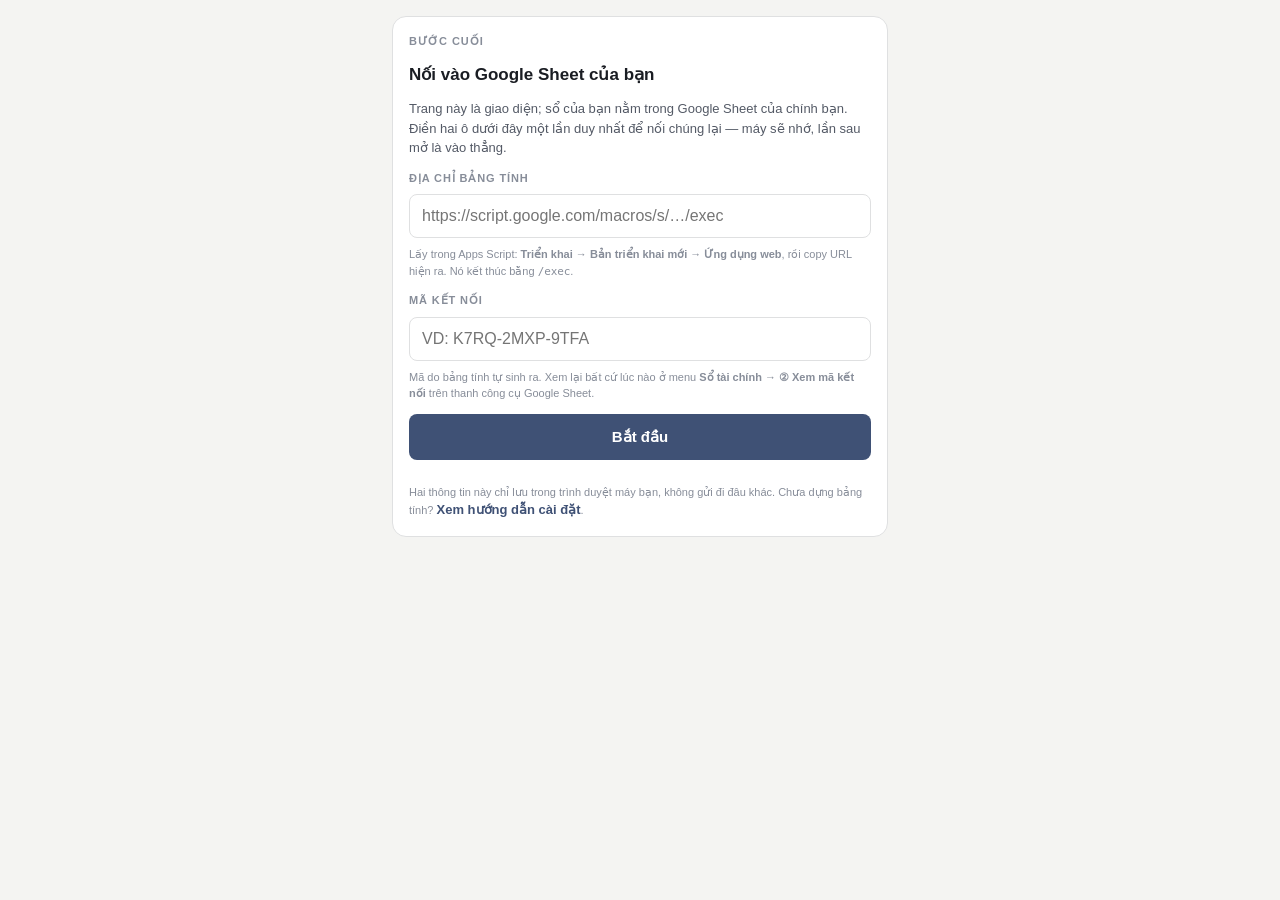
==== sheet-lite/index.html @ da8b1f62 "v3.5: nhap giao dich tu anh chup man hinh + doc duoc "1tr25" Ra soat truoc: khong co hanh dong nao k" ====
<!doctype html>
<html lang="vi">
<head>
<meta charset="utf-8">
<meta name="viewport" content="width=device-width, initial-scale=1, viewport-fit=cover">
<title>Sổ tài chính</title>
<meta name="description" content="Sổ tài chính cá nhân chạy trên Google Sheets — ghi chi tiêu, đặt ngân sách theo kỳ, theo dõi mục tiêu và dự báo dòng tiền.">
<meta name="theme-color" content="#f4f4f2" media="(prefers-color-scheme: light)">
<meta name="theme-color" content="#14161a" media="(prefers-color-scheme: dark)">
<meta name="apple-mobile-web-app-capable" content="yes">
<meta name="apple-mobile-web-app-title" content="Sổ tài chính">
<meta name="apple-mobile-web-app-status-bar-style" content="default">
<link rel="manifest" href="assets/manifest.webmanifest">
<link rel="icon" href="assets/icon-192.png" sizes="192x192">
<link rel="apple-touch-icon" href="assets/apple-touch-icon.png">
<link rel="stylesheet" href="assets/app.css">
</head>
<body>

<!-- Shown until a Web App URL + token are saved in this browser. -->
<div id="onboarding" class="hidden">
  <main>
    <section class="card">
      <span class="eyebrow">Bước cuối</span>
      <h1>Nối vào Google Sheet của bạn</h1>
      <p class="small muted">
        Trang này là giao diện; sổ của bạn nằm trong Google Sheet của chính bạn.
        Điền hai ô dưới đây một lần duy nhất để nối chúng lại — máy sẽ nhớ, lần sau
        mở là vào thẳng.
      </p>
      <form id="connection-form">
        <label class="field">
          <span class="field-label">Địa chỉ bảng tính</span>
          <input type="text" name="url" placeholder="https://script.google.com/macros/s/…/exec" required>
          <span class="tiny faint">Lấy trong Apps Script: <b>Triển khai → Bản triển khai mới → Ứng dụng web</b>, rồi copy URL hiện ra. Nó kết thúc bằng <span class="num">/exec</span>.</span>
        </label>
        <label class="field">
          <span class="field-label">Mã kết nối</span>
          <input type="password" name="token" autocomplete="current-password" placeholder="VD: K7RQ-2MXP-9TFA" required>
          <span class="tiny faint">Mã do bảng tính tự sinh ra. Xem lại bất cứ lúc nào ở menu <b>Sổ tài chính → ② Xem mã kết nối</b> trên thanh công cụ Google Sheet.</span>
        </label>
        <button type="submit">Bắt đầu</button>
        <div id="connection-message"></div>
      </form>
      <p class="tiny faint">
        Hai thông tin này chỉ lưu trong trình duyệt máy bạn, không gửi đi đâu khác.
        Chưa dựng bảng tính?
        <a class="link" href="https://github.com/aodtsix-cmd/quan-ly-tai-chinh/blob/main/sheet-lite/README.md" target="_blank" rel="noopener">Xem hướng dẫn cài đặt</a>.
      </p>
    </section>
  </main>
</div>

<div id="app-shell" class="hidden">

  <header class="topbar">
    <div class="topbar-inner">
      <span class="wordmark">Sổ<span>·</span>tài chính</span>
      <span class="topbar-spacer"></span>
      <span id="period-chip" class="tiny muted num"></span>
      <button type="button" class="icon-btn" id="theme-toggle" aria-label="Đổi giao diện sáng/tối">◐</button>
    </div>
  </header>

  <main>
    <section id="view-home" class="view" aria-label="Trang chủ"></section>

    <!-- The add form is static markup, not re-rendered: retyping an amount
         because a background refresh wiped the field is exactly the kind of
         friction this app is supposed to remove. Only its <select> options
         get refreshed. -->
    <section id="view-add" class="view hidden" aria-label="Nhập giao dịch">
      <section class="card">
        <h1>Ghi một giao dịch</h1>
        <form id="tx-form">
          <div class="segmented">
            <input type="radio" id="dir-out" name="direction" value="out" checked>
            <label for="dir-out">Chi tiền</label>
            <input type="radio" id="dir-in" name="direction" value="in">
            <label for="dir-in">Thu tiền</label>
            <input type="radio" id="dir-transfer" name="direction" value="transfer">
            <label for="dir-transfer">Chuyển khoản</label>
          </div>

          <label class="field">
            <span class="field-label" id="tx-account-label">Tài khoản</span>
            <select id="tx-account"></select>
          </label>

          <label class="field hidden" id="tx-to-wrap">
            <span class="field-label">Đến tài khoản</span>
            <select id="tx-to-account"></select>
          </label>

          <label class="field" id="tx-category-wrap">
            <span class="field-label">Danh mục</span>
            <select id="tx-category"></select>
          </label>

          <label class="field">
            <span class="field-label">Số tiền</span>
            <input type="text" inputmode="numeric" id="tx-amount" class="amount-input" placeholder="500k, 1tr, 2tr5…" autocomplete="off">
          </label>
          <p class="amount-hint" id="tx-amount-hint"></p>

          <label class="field">
            <span class="field-label">Mô tả</span>
            <input type="text" id="tx-description" placeholder="VD: Ăn trưa Highlands" autocomplete="off">
          </label>

          <label class="field">
            <span class="field-label">Ngày</span>
            <input type="date" id="tx-date">
          </label>

          <button type="submit" id="tx-save">Lưu giao dịch</button>
          <div id="add-message"></div>
        </form>
      </section>

      <section class="card">
        <div class="card-head">
          <h2>Nhập từ ảnh chụp màn hình</h2>
        </div>
        <p class="tiny muted">Chụp màn hình biên lai MoMo / ngân hàng, chọn ảnh ở đây.
          Máy đọc ra số tiền và lời nhắn, bạn xem lại rồi mới lưu — không có gì được ghi tự động.</p>
        <label class="field">
          <span class="field-label">Chọn ảnh</span>
          <input type="file" id="import-file" accept="image/*">
        </label>
        <div id="import-result"></div>
      </section>

      <section class="card">
        <div class="card-head">
          <h2>Vừa ghi gần đây</h2>
          <button type="button" class="link" data-goto="list">Xem tất cả</button>
        </div>
        <div class="rows" id="add-recent"></div>
      </section>
    </section>

    <section id="view-list" class="view hidden" aria-label="Sổ giao dịch"></section>
    <section id="view-plan" class="view hidden" aria-label="Kế hoạch"></section>
    <section id="view-settings" class="view hidden" aria-label="Cài đặt"></section>
  </main>

  <nav class="tabbar" aria-label="Điều hướng chính">
    <div class="tabbar-inner" role="tablist">
      <button type="button" class="tab" role="tab" data-tab="home" aria-selected="true">
        <svg viewBox="0 0 24 24" aria-hidden="true"><path d="M3 10.5 12 3l9 7.5"/><path d="M5.5 9.5V20h13V9.5"/></svg>
        Nhà
      </button>
      <button type="button" class="tab" role="tab" data-tab="add" aria-selected="false">
        <svg viewBox="0 0 24 24" aria-hidden="true"><circle cx="12" cy="12" r="9"/><path d="M12 8.5v7M8.5 12h7"/></svg>
        Nhập
      </button>
      <button type="button" class="tab" role="tab" data-tab="list" aria-selected="false">
        <svg viewBox="0 0 24 24" aria-hidden="true"><path d="M4 7h16M4 12h16M4 17h10"/></svg>
        Sổ
      </button>
      <button type="button" class="tab" role="tab" data-tab="plan" aria-selected="false">
        <svg viewBox="0 0 24 24" aria-hidden="true"><path d="M4 19V5M4 19h16"/><path d="M7.5 15 11 10.5l3 3L20 7"/></svg>
        Kế hoạch
      </button>
      <button type="button" class="tab" role="tab" data-tab="settings" aria-selected="false">
        <svg viewBox="0 0 24 24" aria-hidden="true"><path d="M4 8h8M16 8h4M4 16h4M12 16h8"/><circle cx="14" cy="8" r="2"/><circle cx="10" cy="16" r="2"/></svg>
        Cài đặt
      </button>
    </div>
  </nav>

  <dialog id="tx-dialog">
    <div id="tx-dialog-body"></div>
  </dialog>
</div>

<script src="assets/core.js"></script>
<script src="assets/views.js"></script>
<script src="assets/app.js"></script>
</body>
</html>
---- sheet-lite/assets/app.css ----
/* =========================================================================
   So tai chinh - design system
   -------------------------------------------------------------------------
   One column, phone first. The brand colour deliberately RECEDES (a muted
   slate-indigo) so the semantic money colours - brick for chi, pine for thu,
   steel for chuyen khoan - are the loudest thing on screen. Every figure is
   set in a tabular monospace so columns of dong line up everywhere; prose
   stays in the system UI face, which also gives full Vietnamese diacritic
   coverage with no webfont to download.
   ========================================================================= */

:root {
  --font-ui: -apple-system, BlinkMacSystemFont, "Segoe UI", Roboto, "Helvetica Neue", sans-serif;
  --font-num: ui-monospace, "SF Mono", SFMono-Regular, "JetBrains Mono", Menlo, Consolas, monospace;

  --step--2: 0.6875rem;
  --step--1: 0.8125rem;
  --step-0: 0.9375rem;
  --step-1: 1.0625rem;
  --step-2: 1.375rem;
  --step-3: 1.875rem;
  --step-4: 2.5rem;

  --space-1: 0.25rem;
  --space-2: 0.5rem;
  --space-3: 0.75rem;
  --space-4: 1rem;
  --space-5: 1.5rem;
  --space-6: 2rem;

  --radius: 0.875rem;
  --radius-sm: 0.5rem;
  --radius-pill: 999px;

  /* Light ground: a faintly warm paper, not pure white, so dense numerals
     don't glare. Neutrals are pulled a touch toward the indigo brand. */
  --bg: #f4f4f2;
  --surface: #ffffff;
  --surface-sunk: #eceded;
  --ink: #1a1d23;
  --ink-soft: #545a66;
  --ink-faint: #878d99;
  --hairline: #dfe0e1;

  --brand: #3f5175;
  --brand-soft: #e8ebf2;
  --brand-ink: #2c3a55;

  --out: #b8453c;
  --out-soft: #fbeceb;
  --in: #2c7a5b;
  --in-soft: #e7f4ee;
  --transfer: #5f6b7f;
  --transfer-soft: #eceef2;
  --warn: #a9762a;
  --warn-soft: #fbf1e0;

  --shadow-bar: 0 -1px 0 var(--hairline);
  --shadow-pop: 0 8px 32px rgba(20, 22, 26, 0.16);

  color-scheme: light;
}

@media (prefers-color-scheme: dark) {
  :root {
    --bg: #14161a;
    --surface: #1d2026;
    --surface-sunk: #262a31;
    --ink: #e6e8ec;
    --ink-soft: #a2a9b6;
    --ink-faint: #737b8a;
    --hairline: #2e333b;

    --brand: #93a7cf;
    --brand-soft: #232a38;
    --brand-ink: #b8c6e4;

    --out: #e2776c;
    --out-soft: #33211f;
    --in: #63b891;
    --in-soft: #1a2a24;
    --transfer: #97a3b5;
    --transfer-soft: #262a31;
    --warn: #d5a45c;
    --warn-soft: #2e2519;

    --shadow-pop: 0 8px 32px rgba(0, 0, 0, 0.5);
    color-scheme: dark;
  }
}

/* The in-page toggle stamps data-theme on the root and must win over the
   media query in BOTH directions, so each theme is redefined explicitly. */
:root[data-theme="light"] {
  --bg: #f4f4f2; --surface: #ffffff; --surface-sunk: #eceded;
  --ink: #1a1d23; --ink-soft: #545a66; --ink-faint: #878d99; --hairline: #dfe0e1;
  --brand: #3f5175; --brand-soft: #e8ebf2; --brand-ink: #2c3a55;
  --out: #b8453c; --out-soft: #fbeceb; --in: #2c7a5b; --in-soft: #e7f4ee;
  --transfer: #5f6b7f; --transfer-soft: #eceef2; --warn: #a9762a; --warn-soft: #fbf1e0;
  --shadow-pop: 0 8px 32px rgba(20, 22, 26, 0.16);
  color-scheme: light;
}

:root[data-theme="dark"] {
  --bg: #14161a; --surface: #1d2026; --surface-sunk: #262a31;
  --ink: #e6e8ec; --ink-soft: #a2a9b6; --ink-faint: #737b8a; --hairline: #2e333b;
  --brand: #93a7cf; --brand-soft: #232a38; --brand-ink: #b8c6e4;
  --out: #e2776c; --out-soft: #33211f; --in: #63b891; --in-soft: #1a2a24;
  --transfer: #97a3b5; --transfer-soft: #262a31; --warn: #d5a45c; --warn-soft: #2e2519;
  --shadow-pop: 0 8px 32px rgba(0, 0, 0, 0.5);
  color-scheme: dark;
}

* { box-sizing: border-box; }

html { -webkit-text-size-adjust: 100%; }

body {
  margin: 0;
  font-family: var(--font-ui);
  font-size: var(--step-0);
  line-height: 1.5;
  background: var(--bg);
  color: var(--ink);
  -webkit-font-smoothing: antialiased;
}

:focus-visible {
  outline: 2px solid var(--brand);
  outline-offset: 2px;
  border-radius: var(--radius-sm);
}

@media (prefers-reduced-motion: reduce) {
  *, *::before, *::after {
    animation-duration: 0.001ms !important;
    transition-duration: 0.001ms !important;
  }
}

.hidden { display: none !important; }

/* ------------------------------------------------------------- typography */

h1, h2, h3 { margin: 0; font-weight: 650; text-wrap: balance; }
h1 { font-size: var(--step-1); }
h2 { font-size: var(--step-0); }
h3 { font-size: var(--step--1); }
p { margin: 0; }

.eyebrow {
  font-size: var(--step--2);
  text-transform: uppercase;
  letter-spacing: 0.09em;
  font-weight: 600;
  color: var(--ink-faint);
}

.muted { color: var(--ink-soft); }
.faint { color: var(--ink-faint); }
.small { font-size: var(--step--1); }
.tiny { font-size: var(--step--2); }

/* Every figure in the app goes through .num - that's the type idea. */
.num {
  font-family: var(--font-num);
  font-variant-numeric: tabular-nums;
  letter-spacing: -0.01em;
}

.amount-out { color: var(--out); }
.amount-in { color: var(--in); }
.amount-transfer { color: var(--transfer); }

/* ------------------------------------------------------------------ shell */

.topbar {
  position: sticky;
  top: 0;
  z-index: 20;
  background: color-mix(in srgb, var(--bg) 88%, transparent);
  backdrop-filter: saturate(180%) blur(12px);
  border-bottom: 1px solid var(--hairline);
  padding: var(--space-3) var(--space-4);
  padding-top: max(var(--space-3), env(safe-area-inset-top));
}

.topbar-inner {
  max-width: 33rem;
  margin: 0 auto;
  display: flex;
  align-items: center;
  gap: var(--space-3);
}

.wordmark {
  font-weight: 700;
  font-size: var(--step-0);
  letter-spacing: -0.01em;
  white-space: nowrap;
}

.wordmark span { color: var(--brand); }

.topbar-spacer { flex: 1; }

.icon-btn {
  appearance: none;
  border: 1px solid var(--hairline);
  background: var(--surface);
  color: var(--ink-soft);
  width: 2rem;
  height: 2rem;
  border-radius: var(--radius-pill);
  display: grid;
  place-items: center;
  cursor: pointer;
  font-size: var(--step--1);
  padding: 0;
}

.icon-btn:hover { color: var(--ink); }

main {
  max-width: 33rem;
  margin: 0 auto;
  padding: var(--space-4);
  padding-bottom: calc(5.5rem + env(safe-area-inset-bottom));
  display: flex;
  flex-direction: column;
  gap: var(--space-3);
}

.view { display: flex; flex-direction: column; gap: var(--space-3); }

/* --------------------------------------------------------------- bottom nav */

.tabbar {
  position: fixed;
  left: 0;
  right: 0;
  bottom: 0;
  z-index: 30;
  background: color-mix(in srgb, var(--surface) 92%, transparent);
  backdrop-filter: saturate(180%) blur(12px);
  box-shadow: var(--shadow-bar);
  padding-bottom: env(safe-area-inset-bottom);
}

.tabbar-inner {
  max-width: 33rem;
  margin: 0 auto;
  display: grid;
  grid-template-columns: repeat(5, 1fr);
}

.tab {
  appearance: none;
  border: 0;
  background: none;
  padding: var(--space-2) var(--space-1) var(--space-3);
  display: flex;
  flex-direction: column;
  align-items: center;
  gap: 0.15rem;
  cursor: pointer;
  color: var(--ink-faint);
  font-family: inherit;
  font-size: var(--step--2);
  font-weight: 600;
  letter-spacing: 0.01em;
  border-top: 2px solid transparent;
}

.tab svg { width: 1.25rem; height: 1.25rem; fill: none; stroke: currentColor; stroke-width: 1.6; stroke-linecap: round; stroke-linejoin: round; }
.tab[aria-selected="true"] { color: var(--brand); border-top-color: var(--brand); }

/* ------------------------------------------------------------------ cards */

.card {
  background: var(--surface);
  border: 1px solid var(--hairline);
  border-radius: var(--radius);
  padding: var(--space-4);
  display: flex;
  flex-direction: column;
  gap: var(--space-3);
}

.card-head {
  display: flex;
  align-items: baseline;
  justify-content: space-between;
  gap: var(--space-3);
}

.card-head .link { flex: none; }

.link {
  appearance: none;
  border: 0;
  background: none;
  padding: 0;
  color: var(--brand);
  font-family: inherit;
  font-size: var(--step--1);
  font-weight: 600;
  cursor: pointer;
  text-decoration: none;
}

.link:hover { text-decoration: underline; }
.link-danger { color: var(--out); }

/* -------------------------------------------------------------- hero + ribbon */

.hero { gap: var(--space-4); }

.hero-top { display: flex; align-items: flex-start; justify-content: space-between; gap: var(--space-3); }

.hero-balance {
  font-family: var(--font-num);
  font-variant-numeric: tabular-nums;
  /* Shrinks with the viewport so a nine-digit balance plus its unit always
     stays on one line - "27.900.000" wrapping away from its "đ" reads as a
     broken layout. */
  font-size: clamp(1.6rem, 8.5vw, 2.5rem);
  font-weight: 600;
  line-height: 1.1;
  letter-spacing: -0.03em;
  white-space: nowrap;
}

.hero-balance .unit { font-size: 0.45em; font-weight: 500; color: var(--ink-soft); margin-left: 0.15em; }

.hero-sub { display: flex; gap: var(--space-4); flex-wrap: wrap; }

.chip {
  display: inline-flex;
  align-items: center;
  gap: 0.35rem;
  padding: 0.2rem 0.6rem;
  border-radius: var(--radius-pill);
  font-size: var(--step--2);
  font-weight: 700;
  letter-spacing: 0.02em;
  white-space: nowrap;
}

.chip-dot { width: 0.4rem; height: 0.4rem; border-radius: 50%; background: currentColor; }

.chip-nguy_hiem { background: var(--out-soft); color: var(--out); }
.chip-mong_manh { background: var(--warn-soft); color: var(--warn); }
.chip-on { background: var(--brand-soft); color: var(--brand-ink); }
.chip-vung { background: var(--in-soft); color: var(--in); }
.chip-neutral { background: var(--surface-sunk); color: var(--ink-soft); }

/* The period ribbon: two tracks sharing one horizontal scale, so "time gone"
   sits directly above "money gone" and the gap between them IS the reading.
   This is the one element unique to an app organised around a 15th-to-14th
   cycle rather than a calendar month. */
.ribbon { display: flex; flex-direction: column; gap: var(--space-2); }

.ribbon-row { display: grid; grid-template-columns: 4.5rem 1fr auto; align-items: center; gap: var(--space-3); }

.ribbon-label { font-size: var(--step--2); color: var(--ink-faint); font-weight: 600; }

.track {
  position: relative;
  height: 0.5rem;
  border-radius: var(--radius-pill);
  background: var(--surface-sunk);
  overflow: hidden;
}

.track-fill { height: 100%; border-radius: var(--radius-pill); background: var(--brand); }
.track-fill.is-time { background: var(--ink-faint); }
.track-fill.is-over { background: var(--out); }
.track-fill.is-warn { background: var(--warn); }
.track-fill.is-good { background: var(--in); }

.ribbon-value { font-family: var(--font-num); font-size: var(--step--2); color: var(--ink-soft); min-width: 2.5rem; text-align: right; }

.ribbon-note { font-size: var(--step--1); color: var(--ink-soft); }

/* ------------------------------------------------------------------ alerts */

.alert {
  display: flex;
  align-items: flex-start;
  gap: var(--space-3);
  padding: var(--space-3) var(--space-4);
  border-radius: var(--radius);
  font-size: var(--step--1);
  line-height: 1.45;
  border: 1px solid transparent;
}

.alert-danger { background: var(--out-soft); color: var(--out); border-color: color-mix(in srgb, var(--out) 22%, transparent); }
.alert-warning { background: var(--warn-soft); color: var(--warn); border-color: color-mix(in srgb, var(--warn) 22%, transparent); }
.alert p { flex: 1; font-weight: 550; }
.alert .link { color: inherit; opacity: 0.75; }

/* Severity stripe: state readable in form, not colour alone. */
.alert::before {
  content: "";
  width: 3px;
  align-self: stretch;
  border-radius: 2px;
  background: currentColor;
  flex: none;
}

/* ------------------------------------------------------------- metric grid */

.metric-grid { display: grid; grid-template-columns: repeat(2, 1fr); gap: 1px; background: var(--hairline); border: 1px solid var(--hairline); border-radius: var(--radius); overflow: hidden; }

.metric {
  background: var(--surface);
  padding: var(--space-3) var(--space-4);
  display: flex;
  flex-direction: column;
  gap: 0.1rem;
  min-height: 4.5rem;
  justify-content: center;
}

.metric-label { font-size: var(--step--2); color: var(--ink-faint); font-weight: 600; }
.metric-value { font-family: var(--font-num); font-variant-numeric: tabular-nums; font-size: var(--step-1); font-weight: 600; letter-spacing: -0.02em; }
/* Words inside a figure slot (a unit, or a category name used as the value)
   step back out of the tabular face - only digits belong in it. */
.metric-value .u { font-family: var(--font-ui); font-size: var(--step--1); font-weight: 550; color: var(--ink-soft); margin-left: 0.25em; letter-spacing: 0; }
.metric-value .as-text { font-family: var(--font-ui); font-size: var(--step-0); letter-spacing: 0; }
.metric-note { font-size: var(--step--2); color: var(--ink-soft); }

/* ------------------------------------------------------------------- lists */

.rows { display: flex; flex-direction: column; }

/* Top-aligned, not centred: the amount must sit on the same line as the
   title it belongs to. Centring floats it between the two lines of the left
   column and it stops reading as a pair. */
.row {
  display: flex;
  align-items: flex-start;
  gap: var(--space-3);
  padding: var(--space-3) 0;
  border-bottom: 1px solid var(--hairline);
}

.row:last-child { border-bottom: 0; }
.row:first-child { padding-top: 0; }

.row-main { flex: 1; min-width: 0; display: flex; flex-direction: column; gap: 0.1rem; }
.row-title { font-weight: 550; overflow: hidden; text-overflow: ellipsis; white-space: nowrap; }
.row-meta { font-size: var(--step--2); color: var(--ink-faint); overflow: hidden; text-overflow: ellipsis; white-space: nowrap; }
.row-end { text-align: right; display: flex; flex-direction: column; align-items: flex-end; gap: 0.15rem; flex: none; }
.row-amount { font-family: var(--font-num); font-variant-numeric: tabular-nums; font-weight: 650; white-space: nowrap; }

.row-actions { display: flex; gap: var(--space-3); }
.row-actions .link { font-size: var(--step--2); font-weight: 600; }

.date-head {
  font-size: var(--step--2);
  text-transform: uppercase;
  letter-spacing: 0.08em;
  font-weight: 700;
  color: var(--ink-faint);
  padding: var(--space-3) 0 var(--space-1);
  border-bottom: 1px solid var(--hairline);
}

.empty { color: var(--ink-faint); font-size: var(--step--1); padding: var(--space-2) 0; }

/* ---------------------------------------------------------------- progress */

.bar-item { display: flex; flex-direction: column; gap: 0.3rem; padding: var(--space-3) 0; border-bottom: 1px solid var(--hairline); }
.bar-item:last-child { border-bottom: 0; }
.bar-item:first-child { padding-top: 0; }
.bar-top { display: flex; justify-content: space-between; align-items: baseline; gap: var(--space-3); }
.bar-figures { font-family: var(--font-num); font-variant-numeric: tabular-nums; font-size: var(--step--1); color: var(--ink-soft); white-space: nowrap; }

/* ------------------------------------------------------------------- forms */

form { display: flex; flex-direction: column; gap: var(--space-3); }

label.field { display: flex; flex-direction: column; gap: var(--space-2); }

.field-label { font-size: var(--step--2); text-transform: uppercase; letter-spacing: 0.08em; font-weight: 700; color: var(--ink-faint); }

input[type="text"], input[type="date"], input[type="number"], input[type="password"], select, textarea {
  width: 100%;
  font-family: inherit;
  font-size: 1rem; /* 16px keeps iOS Safari from zooming on focus */
  padding: 0.7rem 0.75rem;
  border: 1px solid var(--hairline);
  border-radius: var(--radius-sm);
  background: var(--surface);
  color: var(--ink);
  min-height: 2.75rem;
}

input:focus, select:focus, textarea:focus { border-color: var(--brand); outline: none; box-shadow: 0 0 0 3px var(--brand-soft); }

input.amount-input {
  font-family: var(--font-num);
  font-variant-numeric: tabular-nums;
  font-size: var(--step-2);
  font-weight: 600;
  letter-spacing: -0.02em;
  padding: 0.6rem 0.75rem;
}

.amount-hint { font-family: var(--font-num); font-size: var(--step--1); color: var(--ink-soft); min-height: 1.2em; }

button {
  appearance: none;
  font-family: inherit;
  font-size: var(--step-0);
  font-weight: 650;
  padding: 0.8rem 1rem;
  border-radius: var(--radius-sm);
  border: 1px solid transparent;
  background: var(--brand);
  color: #fff;
  cursor: pointer;
  min-height: 2.9rem;
}

button:disabled { opacity: 0.5; cursor: not-allowed; }
button.secondary { background: var(--surface); color: var(--ink); border-color: var(--hairline); }
button.secondary:hover { background: var(--surface-sunk); }
button.danger { background: var(--out); }
button.small { font-size: var(--step--1); padding: 0.45rem 0.75rem; min-height: 2.2rem; }

.button-row { display: flex; gap: var(--space-2); }
.button-row > * { flex: 1; }

/* Segmented control - direction picker and sub-navigation both use it. */
.segmented { display: grid; gap: var(--space-2); grid-auto-flow: column; grid-auto-columns: 1fr; }

.segmented input { position: absolute; opacity: 0; pointer-events: none; }

.segmented label {
  text-align: center;
  padding: 0.65rem 0.4rem;
  border-radius: var(--radius-sm);
  border: 1px solid var(--hairline);
  background: var(--surface);
  font-size: var(--step--1);
  font-weight: 650;
  cursor: pointer;
  user-select: none;
  color: var(--ink-soft);
}

.segmented input:focus-visible + label { outline: 2px solid var(--brand); outline-offset: 2px; }
.segmented input[value="out"]:checked + label { background: var(--out-soft); border-color: var(--out); color: var(--out); }
.segmented input[value="in"]:checked + label { background: var(--in-soft); border-color: var(--in); color: var(--in); }
.segmented input[value="transfer"]:checked + label { background: var(--transfer-soft); border-color: var(--transfer); color: var(--transfer); }

.subnav { display: flex; gap: var(--space-2); overflow-x: auto; padding-bottom: var(--space-1); scrollbar-width: none; }
.subnav::-webkit-scrollbar { display: none; }

.subnav button {
  flex: none;
  padding: 0.4rem 0.8rem;
  min-height: 0;
  border-radius: var(--radius-pill);
  background: var(--surface);
  border: 1px solid var(--hairline);
  color: var(--ink-soft);
  font-size: var(--step--1);
  font-weight: 600;
}

.subnav button[aria-pressed="true"] { background: var(--brand); border-color: var(--brand); color: #fff; }

.filters { display: flex; gap: var(--space-2); flex-wrap: wrap; }
.filters button { padding: 0.3rem 0.7rem; min-height: 0; border-radius: var(--radius-pill); background: var(--surface); border: 1px solid var(--hairline); color: var(--ink-soft); font-size: var(--step--2); font-weight: 600; }
.filters button[aria-pressed="true"] { background: var(--ink); border-color: var(--ink); color: var(--bg); }

/* ------------------------------------------------------------------- panels */

.ai-panel {
  background: var(--brand-soft);
  border: 1px solid color-mix(in srgb, var(--brand) 20%, transparent);
  border-radius: var(--radius);
  padding: var(--space-3) var(--space-4);
  display: flex;
  flex-direction: column;
  gap: var(--space-2);
  font-size: var(--step--1);
  line-height: 1.5;
  color: var(--ink);
}

.ai-panel .eyebrow { color: var(--brand-ink); }

.notice {
  border-radius: var(--radius-sm);
  padding: var(--space-3);
  font-size: var(--step--1);
  line-height: 1.45;
}

.notice-ok { background: var(--in-soft); color: var(--in); }
.notice-error { background: var(--out-soft); color: var(--out); }
.notice-info { background: var(--surface-sunk); color: var(--ink-soft); }

.kv { display: flex; justify-content: space-between; gap: var(--space-3); font-size: var(--step--1); padding: 0.2rem 0; }
.kv dt { color: var(--ink-soft); }
.kv dd { margin: 0; font-family: var(--font-num); font-variant-numeric: tabular-nums; font-weight: 600; }

.scroll-x { overflow-x: auto; }

/* ------------------------------------------------------------------ charts */

.chart { width: 100%; height: auto; display: block; overflow: visible; }
.chart .grid-line { stroke: var(--hairline); stroke-width: 1; }
.chart .zero-line { stroke: var(--ink-faint); stroke-width: 1; stroke-dasharray: 3 3; }
.chart .series { fill: none; stroke: var(--brand); stroke-width: 2; stroke-linejoin: round; stroke-linecap: round; }
.chart .series-alt { stroke: var(--out); stroke-dasharray: 4 3; }
.chart .area { fill: var(--brand); opacity: 0.1; }
.chart .endpoint { fill: var(--brand); }
.chart .tick { fill: var(--ink-faint); font-size: 9px; font-family: var(--font-num); }

.sparkline { width: 100%; height: 2.5rem; display: block; }
.sparkline path { fill: none; stroke: var(--brand); stroke-width: 1.75; stroke-linejoin: round; stroke-linecap: round; }
.sparkline .spark-area { fill: var(--brand); opacity: 0.12; stroke: none; }
.sparkline .spark-end { fill: var(--brand); }

/* ------------------------------------------------------------------ dialog */

dialog {
  border: 1px solid var(--hairline);
  border-radius: var(--radius);
  background: var(--surface);
  color: var(--ink);
  padding: var(--space-4);
  width: min(30rem, calc(100vw - 2rem));
  box-shadow: var(--shadow-pop);
}

dialog::backdrop { background: rgba(10, 12, 15, 0.5); }

.dialog-head { display: flex; align-items: baseline; justify-content: space-between; gap: var(--space-3); margin-bottom: var(--space-3); }

/* --------------------------------------------------------------- utilities */

.stack { display: flex; flex-direction: column; gap: var(--space-3); }
.stack-tight { display: flex; flex-direction: column; gap: var(--space-2); }
.inline { display: flex; align-items: center; gap: var(--space-2); flex-wrap: wrap; }
.spread { display: flex; align-items: center; justify-content: space-between; gap: var(--space-3); }
.grow { flex: 1; }

@media (min-width: 34rem) {
  .metric-grid { grid-template-columns: repeat(3, 1fr); }
}
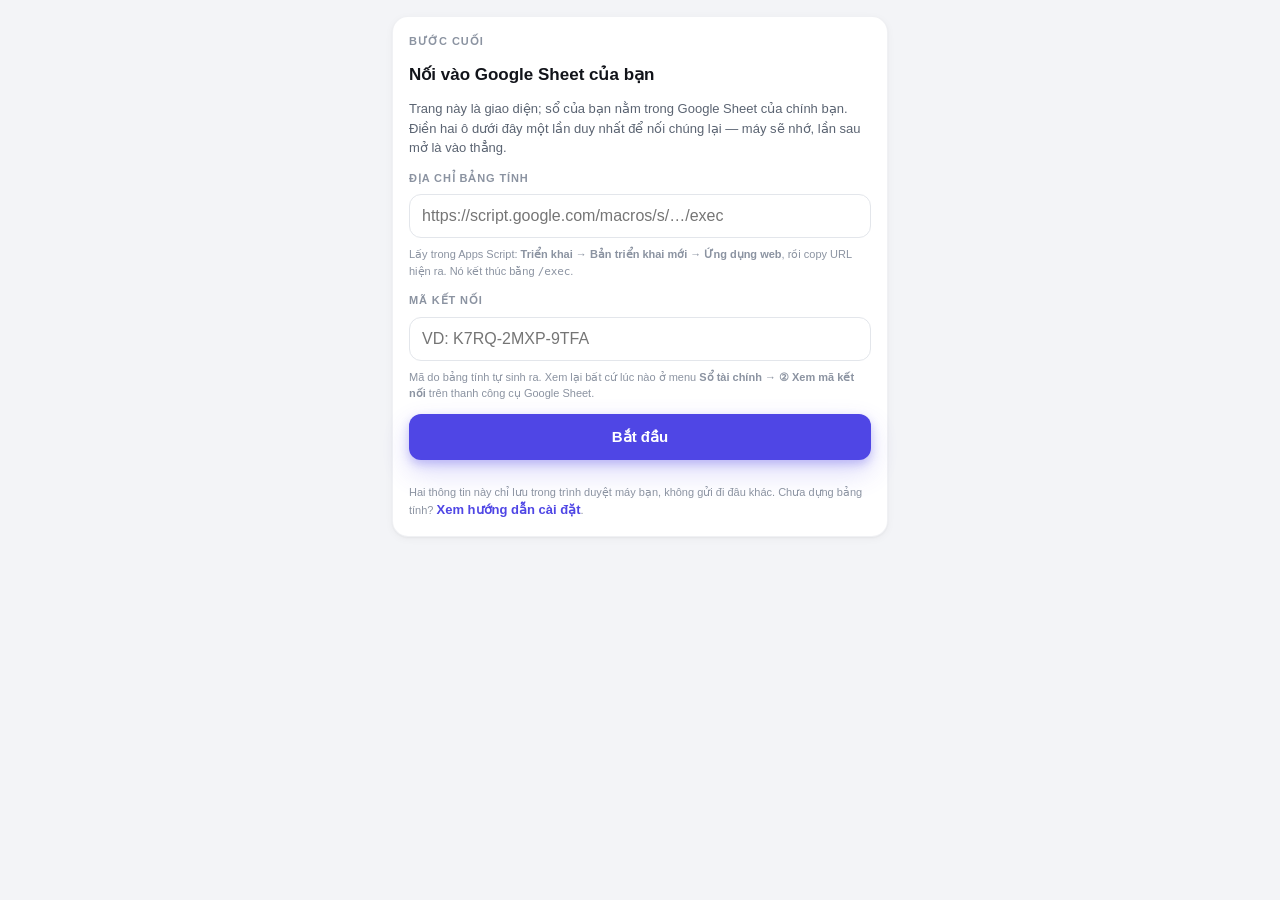
==== commit d283a10c: "v3.7: thiet ke lai giao dien theo brief (chi frontend, khong doi Code.gs) Xay phan hinh anh cua docs" ====
--- a/sheet-lite/index.html
+++ b/sheet-lite/index.html
@@ -5,8 +5,8 @@
 <meta name="viewport" content="width=device-width, initial-scale=1, viewport-fit=cover">
 <title>Sổ tài chính</title>
 <meta name="description" content="Sổ tài chính cá nhân chạy trên Google Sheets — ghi chi tiêu, đặt ngân sách theo kỳ, theo dõi mục tiêu và dự báo dòng tiền.">
-<meta name="theme-color" content="#f4f4f2" media="(prefers-color-scheme: light)">
-<meta name="theme-color" content="#14161a" media="(prefers-color-scheme: dark)">
+<meta name="theme-color" content="#f3f4f7" media="(prefers-color-scheme: light)">
+<meta name="theme-color" content="#0f1115" media="(prefers-color-scheme: dark)">
 <meta name="apple-mobile-web-app-capable" content="yes">
 <meta name="apple-mobile-web-app-title" content="Sổ tài chính">
 <meta name="apple-mobile-web-app-status-bar-style" content="default">
@@ -73,6 +73,15 @@
       <section class="card">
         <h1>Ghi một giao dịch</h1>
         <form id="tx-form">
+          <!-- Amount first, and the largest thing on the card: it is the one
+               field that is always filled in, and the reason the screen was
+               opened at all. -->
+          <label class="field">
+            <span class="field-label">Số tiền</span>
+            <input type="text" inputmode="numeric" id="tx-amount" class="amount-input" placeholder="500k, 1tr, 2tr5…" autocomplete="off">
+          </label>
+          <p class="amount-hint" id="tx-amount-hint"></p>
+
           <div class="segmented">
             <input type="radio" id="dir-out" name="direction" value="out" checked>
             <label for="dir-out">Chi tiền</label>
@@ -92,16 +101,17 @@
             <select id="tx-to-account"></select>
           </label>
 
-          <label class="field" id="tx-category-wrap">
-            <span class="field-label">Danh mục</span>
-            <select id="tx-category"></select>
-          </label>
-
-          <label class="field">
-            <span class="field-label">Số tiền</span>
-            <input type="text" inputmode="numeric" id="tx-amount" class="amount-input" placeholder="500k, 1tr, 2tr5…" autocomplete="off">
-          </label>
-          <p class="amount-hint" id="tx-amount-hint"></p>
+          <!-- The category value lives in a hidden input; the visible control
+               is an icon grid rendered by refreshAddForm. No name attribute,
+               so it can never shadow a property on the form element. -->
+          <div class="field" id="tx-category-wrap">
+            <div class="icon-grid-head">
+              <span class="field-label">Danh mục</span>
+              <span class="picked-chip" id="tx-category-picked"></span>
+            </div>
+            <input type="hidden" id="tx-category" value="">
+            <div class="icon-grid" id="tx-category-grid"></div>
+          </div>
 
           <label class="field">
             <span class="field-label">Mô tả</span>
@@ -122,11 +132,12 @@
         <div class="card-head">
           <h2>Nhập từ ảnh chụp màn hình</h2>
         </div>
-        <p class="tiny muted">Chụp màn hình biên lai MoMo / ngân hàng, chọn ảnh ở đây.
-          Máy đọc ra số tiền và lời nhắn, bạn xem lại rồi mới lưu — không có gì được ghi tự động.</p>
+        <p class="tiny muted">Chụp màn hình biên lai MoMo / ngân hàng rồi chọn ảnh ở đây —
+          <b>chọn nhiều ảnh một lúc cũng được</b>. Máy đọc ra số tiền và lời nhắn, bạn xem lại
+          rồi mới lưu; không có gì được ghi tự động.</p>
         <label class="field">
-          <span class="field-label">Chọn ảnh</span>
-          <input type="file" id="import-file" accept="image/*">
+          <span class="field-label">Chọn ảnh (có thể chọn nhiều)</span>
+          <input type="file" id="import-file" accept="image/*" multiple>
         </label>
         <div id="import-result"></div>
       </section>
@@ -145,19 +156,23 @@
     <section id="view-settings" class="view hidden" aria-label="Cài đặt"></section>
   </main>
 
+  <!-- Tab order follows the brief: the action taken many times a day sits in
+       the centre, raised, where a thumb naturally lands. -->
   <nav class="tabbar" aria-label="Điều hướng chính">
     <div class="tabbar-inner" role="tablist">
       <button type="button" class="tab" role="tab" data-tab="home" aria-selected="true">
-        <svg viewBox="0 0 24 24" aria-hidden="true"><path d="M3 10.5 12 3l9 7.5"/><path d="M5.5 9.5V20h13V9.5"/></svg>
+        <svg viewBox="0 0 24 24" aria-hidden="true"><path d="M3 10.5 12 3.5l9 7"/><path d="M5.5 9.5V20h13V9.5"/><path d="M10 20v-5h4v5"/></svg>
         Nhà
-      </button>
-      <button type="button" class="tab" role="tab" data-tab="add" aria-selected="false">
-        <svg viewBox="0 0 24 24" aria-hidden="true"><circle cx="12" cy="12" r="9"/><path d="M12 8.5v7M8.5 12h7"/></svg>
-        Nhập
       </button>
       <button type="button" class="tab" role="tab" data-tab="list" aria-selected="false">
         <svg viewBox="0 0 24 24" aria-hidden="true"><path d="M4 7h16M4 12h16M4 17h10"/></svg>
         Sổ
+      </button>
+      <button type="button" class="tab tab-fab" role="tab" data-tab="add" aria-selected="false">
+        <span class="fab-disc">
+          <svg viewBox="0 0 24 24" aria-hidden="true"><path d="M12 5v14M5 12h14"/></svg>
+        </span>
+        Nhập
       </button>
       <button type="button" class="tab" role="tab" data-tab="plan" aria-selected="false">
         <svg viewBox="0 0 24 24" aria-hidden="true"><path d="M4 19V5M4 19h16"/><path d="M7.5 15 11 10.5l3 3L20 7"/></svg>
--- a/sheet-lite/assets/app.css
+++ b/sheet-lite/assets/app.css
@@ -1,12 +1,20 @@
 /* =========================================================================
    So tai chinh - design system
    -------------------------------------------------------------------------
-   One column, phone first. The brand colour deliberately RECEDES (a muted
-   slate-indigo) so the semantic money colours - brick for chi, pine for thu,
-   steel for chuyen khoan - are the loudest thing on screen. Every figure is
-   set in a tabular monospace so columns of dong line up everywhere; prose
-   stays in the system UI face, which also gives full Vietnamese diacritic
-   coverage with no webfont to download.
+   One column, phone first. The brand colour deliberately RECEDES so the
+   semantic money colours - brick for chi, pine for thu, steel for chuyen
+   khoan - are the loudest thing on screen. Every figure is set in a tabular
+   monospace so columns of dong line up everywhere; prose stays in the system
+   UI face, which also gives full Vietnamese diacritic coverage with no
+   webfont to download.
+
+   THEME MODEL - two independent axes, deliberately kept separate:
+     data-theme   light | dark | (absent = follow the OS)
+     data-palette indigo (default) | ocean | classic
+   Keeping them apart is what lets someone pick "cổ điển, tối" rather than
+   forcing six hand-written combinations on the user. It does mean each
+   palette needs four blocks; the specificity ladder that makes those land in
+   the right order is spelled out where the palettes are defined below.
    ========================================================================= */
 
 :root {
@@ -28,63 +36,76 @@
   --space-5: 1.5rem;
   --space-6: 2rem;
 
-  --radius: 0.875rem;
-  --radius-sm: 0.5rem;
+  --radius: 1rem;
+  --radius-sm: 0.75rem;
+  --radius-xs: 0.5rem;
   --radius-pill: 999px;
 
-  /* Light ground: a faintly warm paper, not pure white, so dense numerals
-     don't glare. Neutrals are pulled a touch toward the indigo brand. */
-  --bg: #f4f4f2;
+  /* Light ground: a faintly cool paper, not pure white, so dense numerals
+     don't glare and a white card still separates from the page behind it. */
+  --bg: #f3f4f7;
   --surface: #ffffff;
-  --surface-sunk: #eceded;
-  --ink: #1a1d23;
-  --ink-soft: #545a66;
-  --ink-faint: #878d99;
-  --hairline: #dfe0e1;
-
-  --brand: #3f5175;
-  --brand-soft: #e8ebf2;
-  --brand-ink: #2c3a55;
-
-  --out: #b8453c;
-  --out-soft: #fbeceb;
-  --in: #2c7a5b;
-  --in-soft: #e7f4ee;
-  --transfer: #5f6b7f;
-  --transfer-soft: #eceef2;
-  --warn: #a9762a;
-  --warn-soft: #fbf1e0;
-
-  --shadow-bar: 0 -1px 0 var(--hairline);
-  --shadow-pop: 0 8px 32px rgba(20, 22, 26, 0.16);
+  --surface-sunk: #eef0f4;
+  --ink: #12141a;
+  --ink-soft: #5b6472;
+  --ink-faint: #8b93a1;
+  --hairline: #e3e6eb;
+
+  --brand: #4f46e5;
+  --brand-soft: #eceafe;
+  --brand-ink: #4338ca;
+  --on-brand: #ffffff;
+
+  --out: #b4442e;
+  --out-soft: #fceeea;
+  --in: #2f6f4e;
+  --in-soft: #e8f4ed;
+  --transfer: #4a6b8a;
+  --transfer-soft: #ecf1f6;
+  --warn: #a8760f;
+  --warn-soft: #fbf2df;
+
+  /* Multi-layer and soft rather than one hard drop: a near-transparent wide
+     halo under a tight contact shadow is what reads as "lifted paper" instead
+     of "box with a grey edge". */
+  --shadow-1: 0 1px 2px rgba(18, 20, 26, 0.04), 0 2px 8px rgba(18, 20, 26, 0.04);
+  --shadow-2: 0 2px 4px rgba(18, 20, 26, 0.05), 0 8px 20px rgba(18, 20, 26, 0.07);
+  --shadow-brand: 0 4px 10px rgba(79, 70, 229, 0.28), 0 12px 28px rgba(79, 70, 229, 0.2);
+  --shadow-bar: 0 -1px 0 var(--hairline), 0 -8px 24px rgba(18, 20, 26, 0.06);
+  --shadow-pop: 0 12px 40px rgba(18, 20, 26, 0.2);
 
   color-scheme: light;
 }
 
 @media (prefers-color-scheme: dark) {
   :root {
-    --bg: #14161a;
-    --surface: #1d2026;
-    --surface-sunk: #262a31;
-    --ink: #e6e8ec;
-    --ink-soft: #a2a9b6;
-    --ink-faint: #737b8a;
-    --hairline: #2e333b;
-
-    --brand: #93a7cf;
-    --brand-soft: #232a38;
-    --brand-ink: #b8c6e4;
-
-    --out: #e2776c;
-    --out-soft: #33211f;
-    --in: #63b891;
-    --in-soft: #1a2a24;
-    --transfer: #97a3b5;
-    --transfer-soft: #262a31;
-    --warn: #d5a45c;
-    --warn-soft: #2e2519;
-
-    --shadow-pop: 0 8px 32px rgba(0, 0, 0, 0.5);
+    --bg: #0f1115;
+    --surface: #171a21;
+    --surface-sunk: #1f232c;
+    --ink: #f2f4f8;
+    --ink-soft: #98a2b3;
+    --ink-faint: #6f7889;
+    --hairline: #2a2f3a;
+
+    --brand: #818cf8;
+    --brand-soft: #232842;
+    --brand-ink: #a5b0ff;
+    --on-brand: #0f1115;
+
+    --out: #e07a5f;
+    --out-soft: #2f2019;
+    --in: #6bbf8a;
+    --in-soft: #172a20;
+    --transfer: #7fa8cf;
+    --transfer-soft: #1b2430;
+    --warn: #e0b34a;
+    --warn-soft: #2c2413;
+
+    --shadow-1: 0 1px 2px rgba(0, 0, 0, 0.4);
+    --shadow-2: 0 2px 6px rgba(0, 0, 0, 0.45), 0 10px 24px rgba(0, 0, 0, 0.3);
+    --shadow-brand: 0 4px 12px rgba(129, 140, 248, 0.3);
+    --shadow-bar: 0 -1px 0 var(--hairline), 0 -8px 24px rgba(0, 0, 0, 0.35);
+    --shadow-pop: 0 16px 48px rgba(0, 0, 0, 0.6);
     color-scheme: dark;
   }
 }
@@ -92,26 +113,99 @@
 /* The in-page toggle stamps data-theme on the root and must win over the
    media query in BOTH directions, so each theme is redefined explicitly. */
 :root[data-theme="light"] {
-  --bg: #f4f4f2; --surface: #ffffff; --surface-sunk: #eceded;
-  --ink: #1a1d23; --ink-soft: #545a66; --ink-faint: #878d99; --hairline: #dfe0e1;
-  --brand: #3f5175; --brand-soft: #e8ebf2; --brand-ink: #2c3a55;
-  --out: #b8453c; --out-soft: #fbeceb; --in: #2c7a5b; --in-soft: #e7f4ee;
-  --transfer: #5f6b7f; --transfer-soft: #eceef2; --warn: #a9762a; --warn-soft: #fbf1e0;
-  --shadow-pop: 0 8px 32px rgba(20, 22, 26, 0.16);
+  --bg: #f3f4f7; --surface: #ffffff; --surface-sunk: #eef0f4;
+  --ink: #12141a; --ink-soft: #5b6472; --ink-faint: #8b93a1; --hairline: #e3e6eb;
+  --brand: #4f46e5; --brand-soft: #eceafe; --brand-ink: #4338ca; --on-brand: #ffffff;
+  --out: #b4442e; --out-soft: #fceeea; --in: #2f6f4e; --in-soft: #e8f4ed;
+  --transfer: #4a6b8a; --transfer-soft: #ecf1f6; --warn: #a8760f; --warn-soft: #fbf2df;
+  --shadow-1: 0 1px 2px rgba(18, 20, 26, 0.04), 0 2px 8px rgba(18, 20, 26, 0.04);
+  --shadow-2: 0 2px 4px rgba(18, 20, 26, 0.05), 0 8px 20px rgba(18, 20, 26, 0.07);
+  --shadow-brand: 0 4px 10px rgba(79, 70, 229, 0.28), 0 12px 28px rgba(79, 70, 229, 0.2);
+  --shadow-bar: 0 -1px 0 var(--hairline), 0 -8px 24px rgba(18, 20, 26, 0.06);
+  --shadow-pop: 0 12px 40px rgba(18, 20, 26, 0.2);
   color-scheme: light;
 }
 
 :root[data-theme="dark"] {
-  --bg: #14161a; --surface: #1d2026; --surface-sunk: #262a31;
-  --ink: #e6e8ec; --ink-soft: #a2a9b6; --ink-faint: #737b8a; --hairline: #2e333b;
-  --brand: #93a7cf; --brand-soft: #232a38; --brand-ink: #b8c6e4;
-  --out: #e2776c; --out-soft: #33211f; --in: #63b891; --in-soft: #1a2a24;
-  --transfer: #97a3b5; --transfer-soft: #262a31; --warn: #d5a45c; --warn-soft: #2e2519;
-  --shadow-pop: 0 8px 32px rgba(0, 0, 0, 0.5);
+  --bg: #0f1115; --surface: #171a21; --surface-sunk: #1f232c;
+  --ink: #f2f4f8; --ink-soft: #98a2b3; --ink-faint: #6f7889; --hairline: #2a2f3a;
+  --brand: #818cf8; --brand-soft: #232842; --brand-ink: #a5b0ff; --on-brand: #0f1115;
+  --out: #e07a5f; --out-soft: #2f2019; --in: #6bbf8a; --in-soft: #172a20;
+  --transfer: #7fa8cf; --transfer-soft: #1b2430; --warn: #e0b34a; --warn-soft: #2c2413;
+  --shadow-1: 0 1px 2px rgba(0, 0, 0, 0.4);
+  --shadow-2: 0 2px 6px rgba(0, 0, 0, 0.45), 0 10px 24px rgba(0, 0, 0, 0.3);
+  --shadow-brand: 0 4px 12px rgba(129, 140, 248, 0.3);
+  --shadow-bar: 0 -1px 0 var(--hairline), 0 -8px 24px rgba(0, 0, 0, 0.35);
+  --shadow-pop: 0 16px 48px rgba(0, 0, 0, 0.6);
   color-scheme: dark;
 }
 
+/* ---------------------------------------------------------------- palettes
+   A palette only ever restates the BRAND family and the two page grounds -
+   never the money colours, which have to mean the same thing in every skin.
+
+   Specificity ladder, and why each rung is shaped the way it is:
+     :root[data-palette=x]                     (0,2,0) - beats the plain
+       :root[data-theme=light] rule above only because it comes later.
+     :root[data-palette=x][data-theme=light]   (0,3,0) - needed so an
+       explicitly-light page still picks up the palette when the OS is dark.
+     media dark + :not([data-theme=light])     (0,3,0) - the :not both raises
+       specificity above the plain dark rule AND stops a dark OS from
+       overriding someone who explicitly chose light. */
+:root[data-palette="ocean"],
+:root[data-palette="ocean"][data-theme="light"] {
+  --brand: #0e7490; --brand-soft: #e0f2f7; --brand-ink: #0b5f77; --on-brand: #ffffff;
+  --bg: #f1f6f8; --surface-sunk: #e6eff3;
+  --shadow-brand: 0 4px 10px rgba(14, 116, 144, 0.28), 0 12px 28px rgba(14, 116, 144, 0.18);
+}
+
+@media (prefers-color-scheme: dark) {
+  :root[data-palette="ocean"]:not([data-theme="light"]) {
+    --brand: #4dd0e1; --brand-soft: #10303a; --brand-ink: #7ae0ee; --on-brand: #06181d;
+    --bg: #0c1418; --surface: #121c21; --surface-sunk: #17252c;
+    --shadow-brand: 0 4px 12px rgba(77, 208, 225, 0.28);
+  }
+}
+
+:root[data-palette="ocean"][data-theme="dark"] {
+  --brand: #4dd0e1; --brand-soft: #10303a; --brand-ink: #7ae0ee; --on-brand: #06181d;
+  --bg: #0c1418; --surface: #121c21; --surface-sunk: #17252c;
+  --shadow-brand: 0 4px 12px rgba(77, 208, 225, 0.28);
+}
+
+/* "Cổ điển": warm paper and ink instead of cool grey - closer to a paper
+   ledger than to a fintech app, which is the whole point of offering it. */
+:root[data-palette="classic"],
+:root[data-palette="classic"][data-theme="light"] {
+  --brand: #7a5c2e; --brand-soft: #f3ece0; --brand-ink: #5e4622; --on-brand: #ffffff;
+  --bg: #f6f2ea; --surface: #fffdf9; --surface-sunk: #efe9dd; --hairline: #e2dacb;
+  --ink: #211d17; --ink-soft: #5f574a; --ink-faint: #8e8676;
+  --shadow-brand: 0 4px 10px rgba(122, 92, 46, 0.24), 0 12px 28px rgba(122, 92, 46, 0.16);
+}
+
+@media (prefers-color-scheme: dark) {
+  :root[data-palette="classic"]:not([data-theme="light"]) {
+    --brand: #d4b483; --brand-soft: #2c2417; --brand-ink: #e3c99f; --on-brand: #1a1409;
+    --bg: #16130f; --surface: #1e1a15; --surface-sunk: #26211a; --hairline: #332c23;
+    --ink: #f2ece1; --ink-soft: #a99e8c; --ink-faint: #7d7365;
+    --shadow-brand: 0 4px 12px rgba(212, 180, 131, 0.24);
+  }
+}
+
+:root[data-palette="classic"][data-theme="dark"] {
+  --brand: #d4b483; --brand-soft: #2c2417; --brand-ink: #e3c99f; --on-brand: #1a1409;
+  --bg: #16130f; --surface: #1e1a15; --surface-sunk: #26211a; --hairline: #332c23;
+  --ink: #f2ece1; --ink-soft: #a99e8c; --ink-faint: #7d7365;
+  --shadow-brand: 0 4px 12px rgba(212, 180, 131, 0.24);
+}
+
 * { box-sizing: border-box; }
+
+/* Nothing may push the page sideways. Long full-length amounts (now that
+   figures are spelled out rather than abbreviated) and long category names
+   are the usual culprits, and a flex child defaults to min-width:auto, which
+   refuses to shrink below its content and quietly overflows the card. */
+html, body { max-width: 100%; overflow-x: clip; }
 
 html { -webkit-text-size-adjust: 100%; }
 
@@ -204,8 +298,24 @@
 
 .topbar-spacer { flex: 1; }
 
+/* The period is the app's organising idea, so it stays in the bar - but as a
+   tight two-line stack, which is the only way it fits next to the wordmark
+   and the theme button on a 375px phone. */
+#period-chip {
+  display: flex;
+  flex-direction: column;
+  align-items: flex-end;
+  line-height: 1.15;
+  text-align: right;
+  min-width: 0;
+}
+
+#period-chip b { font-weight: 600; font-size: var(--step--2); color: var(--ink-soft); white-space: nowrap; }
+#period-chip i { font-style: normal; }
+
 .icon-btn {
   appearance: none;
+  box-shadow: none;
   border: 1px solid var(--hairline);
   background: var(--surface);
   color: var(--ink-soft);
@@ -225,13 +335,22 @@
   max-width: 33rem;
   margin: 0 auto;
   padding: var(--space-4);
-  padding-bottom: calc(5.5rem + env(safe-area-inset-bottom));
+  padding-bottom: calc(6.5rem + env(safe-area-inset-bottom));
   display: flex;
   flex-direction: column;
   gap: var(--space-3);
 }
 
 .view { display: flex; flex-direction: column; gap: var(--space-3); }
+
+/* Tab change: a short fade with a few pixels of rise. Long enough to read as
+   a transition, short enough that a fast tapper never waits on it. */
+.view:not(.hidden) { animation: view-in 180ms cubic-bezier(0.22, 0.8, 0.36, 1) both; }
+
+@keyframes view-in {
+  from { opacity: 0; transform: translateY(6px); }
+  to { opacity: 1; transform: none; }
+}
 
 /* --------------------------------------------------------------- bottom nav */
 
@@ -245,6 +364,8 @@
   backdrop-filter: saturate(180%) blur(12px);
   box-shadow: var(--shadow-bar);
   padding-bottom: env(safe-area-inset-bottom);
+  /* The centre action button overhangs the top edge of the bar. */
+  overflow: visible;
 }
 
 .tabbar-inner {
@@ -252,10 +373,12 @@
   margin: 0 auto;
   display: grid;
   grid-template-columns: repeat(5, 1fr);
+  align-items: end;
 }
 
 .tab {
   appearance: none;
+  box-shadow: none;
   border: 0;
   background: none;
   padding: var(--space-2) var(--space-1) var(--space-3);
@@ -269,22 +392,49 @@
   font-size: var(--step--2);
   font-weight: 600;
   letter-spacing: 0.01em;
-  border-top: 2px solid transparent;
-}
-
-.tab svg { width: 1.25rem; height: 1.25rem; fill: none; stroke: currentColor; stroke-width: 1.6; stroke-linecap: round; stroke-linejoin: round; }
-.tab[aria-selected="true"] { color: var(--brand); border-top-color: var(--brand); }
+  transition: color 140ms ease;
+}
+
+.tab svg { width: 1.4rem; height: 1.4rem; fill: none; stroke: currentColor; stroke-width: 1.6; stroke-linecap: round; stroke-linejoin: round; }
+.tab[aria-selected="true"] { color: var(--brand); }
+.tab[aria-selected="true"] svg { stroke-width: 2; }
+
+/* The centre "Nhập" button, MoMo's quét-QR position: the action taken many
+   times a day sits under the thumb and is the only raised thing in the bar. */
+.tab-fab { padding-top: 0; }
+
+.tab-fab .fab-disc {
+  width: 3.25rem;
+  height: 3.25rem;
+  border-radius: var(--radius-pill);
+  background: var(--brand);
+  color: var(--on-brand);
+  display: grid;
+  place-items: center;
+  margin-top: -1.35rem;
+  margin-bottom: 0.15rem;
+  box-shadow: var(--shadow-brand);
+  border: 3px solid var(--surface);
+  transition: transform 140ms cubic-bezier(0.22, 0.8, 0.36, 1);
+}
+
+.tab-fab svg { width: 1.6rem; height: 1.6rem; stroke-width: 2.2; }
+.tab-fab:active .fab-disc { transform: scale(0.93); }
+.tab-fab[aria-selected="true"] .fab-disc { transform: scale(1.04); }
 
 /* ------------------------------------------------------------------ cards */
+
+.card { min-width: 0; max-width: 100%; }
 
 .card {
   background: var(--surface);
-  border: 1px solid var(--hairline);
+  border: 1px solid color-mix(in srgb, var(--hairline) 55%, transparent);
   border-radius: var(--radius);
   padding: var(--space-4);
   display: flex;
   flex-direction: column;
   gap: var(--space-3);
+  box-shadow: var(--shadow-1);
 }
 
 .card-head {
@@ -298,6 +448,7 @@
 
 .link {
   appearance: none;
+  box-shadow: none;
   border: 0;
   background: none;
   padding: 0;
@@ -314,7 +465,16 @@
 
 /* -------------------------------------------------------------- hero + ribbon */
 
-.hero { gap: var(--space-4); }
+/* The one card with a tint: a barely-there wash of brand behind the balance,
+   so the number the user came to see owns the top of the screen without the
+   brand colour shouting over the money colours further down. */
+.hero {
+  gap: var(--space-4);
+  background:
+    linear-gradient(160deg, color-mix(in srgb, var(--brand) 9%, transparent), transparent 62%),
+    var(--surface);
+  box-shadow: var(--shadow-2);
+}
 
 .hero-top { display: flex; align-items: flex-start; justify-content: space-between; gap: var(--space-3); }
 
@@ -333,7 +493,8 @@
 
 .hero-balance .unit { font-size: 0.45em; font-weight: 500; color: var(--ink-soft); margin-left: 0.15em; }
 
-.hero-sub { display: flex; gap: var(--space-4); flex-wrap: wrap; }
+.hero-sub { display: flex; gap: var(--space-3) var(--space-4); flex-wrap: wrap; }
+.hero-sub > span { min-width: 0; overflow-wrap: anywhere; }
 
 .chip {
   display: inline-flex;
@@ -413,20 +574,39 @@
 
 /* ------------------------------------------------------------- metric grid */
 
-.metric-grid { display: grid; grid-template-columns: repeat(2, 1fr); gap: 1px; background: var(--hairline); border: 1px solid var(--hairline); border-radius: var(--radius); overflow: hidden; }
+/* Separate tiles rather than one hairline-divided table: each metric is its
+   own independent reading, and the gaps say so. */
+.metric-grid { display: grid; grid-template-columns: repeat(2, 1fr); gap: var(--space-2); }
 
 .metric {
   background: var(--surface);
-  padding: var(--space-3) var(--space-4);
+  border: 1px solid color-mix(in srgb, var(--hairline) 55%, transparent);
+  border-radius: var(--radius-sm);
+  box-shadow: var(--shadow-1);
+  padding: var(--space-3);
   display: flex;
   flex-direction: column;
-  gap: 0.1rem;
-  min-height: 4.5rem;
+  gap: 0.15rem;
+  min-height: 5.25rem;
   justify-content: center;
-}
+  min-width: 0;
+}
+
+.metric-icon {
+  width: 1.75rem;
+  height: 1.75rem;
+  border-radius: var(--radius-xs);
+  background: var(--brand-soft);
+  color: var(--brand-ink);
+  display: grid;
+  place-items: center;
+  margin-bottom: 0.15rem;
+}
+
+.metric-icon svg { width: 1rem; height: 1rem; fill: none; stroke: currentColor; stroke-width: 1.8; stroke-linecap: round; stroke-linejoin: round; }
 
 .metric-label { font-size: var(--step--2); color: var(--ink-faint); font-weight: 600; }
-.metric-value { font-family: var(--font-num); font-variant-numeric: tabular-nums; font-size: var(--step-1); font-weight: 600; letter-spacing: -0.02em; }
+.metric-value { font-family: var(--font-num); font-variant-numeric: tabular-nums; font-size: var(--step-1); font-weight: 600; letter-spacing: -0.02em; min-width: 0; overflow-wrap: anywhere; }
 /* Words inside a figure slot (a unit, or a category name used as the value)
    step back out of the tabular face - only digits belong in it. */
 .metric-value .u { font-family: var(--font-ui); font-size: var(--step--1); font-weight: 550; color: var(--ink-soft); margin-left: 0.25em; letter-spacing: 0; }
@@ -451,11 +631,29 @@
 .row:last-child { border-bottom: 0; }
 .row:first-child { padding-top: 0; }
 
+/* A category glyph in front of every ledger line, tinted by direction: at a
+   glance the list reads as shapes and colours before it reads as words. */
+.row-icon {
+  width: 2.25rem;
+  height: 2.25rem;
+  border-radius: var(--radius-xs);
+  display: grid;
+  place-items: center;
+  flex: none;
+  background: var(--surface-sunk);
+  color: var(--ink-soft);
+}
+
+.row-icon svg { width: 1.15rem; height: 1.15rem; fill: none; stroke: currentColor; stroke-width: 1.7; stroke-linecap: round; stroke-linejoin: round; }
+.row-icon.dir-out { background: var(--out-soft); color: var(--out); }
+.row-icon.dir-in { background: var(--in-soft); color: var(--in); }
+.row-icon.dir-transfer { background: var(--transfer-soft); color: var(--transfer); }
+
 .row-main { flex: 1; min-width: 0; display: flex; flex-direction: column; gap: 0.1rem; }
 .row-title { font-weight: 550; overflow: hidden; text-overflow: ellipsis; white-space: nowrap; }
 .row-meta { font-size: var(--step--2); color: var(--ink-faint); overflow: hidden; text-overflow: ellipsis; white-space: nowrap; }
 .row-end { text-align: right; display: flex; flex-direction: column; align-items: flex-end; gap: 0.15rem; flex: none; }
-.row-amount { font-family: var(--font-num); font-variant-numeric: tabular-nums; font-weight: 650; white-space: nowrap; }
+.row-amount { font-family: var(--font-num); font-variant-numeric: tabular-nums; font-weight: 650; white-space: nowrap; font-size: var(--step--1); }
 
 .row-actions { display: flex; gap: var(--space-3); }
 .row-actions .link { font-size: var(--step--2); font-weight: 600; }
@@ -477,8 +675,9 @@
 .bar-item { display: flex; flex-direction: column; gap: 0.3rem; padding: var(--space-3) 0; border-bottom: 1px solid var(--hairline); }
 .bar-item:last-child { border-bottom: 0; }
 .bar-item:first-child { padding-top: 0; }
-.bar-top { display: flex; justify-content: space-between; align-items: baseline; gap: var(--space-3); }
-.bar-figures { font-family: var(--font-num); font-variant-numeric: tabular-nums; font-size: var(--step--1); color: var(--ink-soft); white-space: nowrap; }
+.bar-top { display: flex; justify-content: space-between; align-items: baseline; gap: var(--space-2); flex-wrap: wrap; }
+.bar-top > :first-child { min-width: 0; overflow-wrap: anywhere; }
+.bar-figures { font-family: var(--font-num); font-variant-numeric: tabular-nums; font-size: var(--step--1); color: var(--ink-soft); white-space: nowrap; margin-left: auto; }
 
 /* ------------------------------------------------------------------- forms */
 
@@ -490,6 +689,7 @@
 
 input[type="text"], input[type="date"], input[type="number"], input[type="password"], select, textarea {
   width: 100%;
+  max-width: 100%;
   font-family: inherit;
   font-size: 1rem; /* 16px keeps iOS Safari from zooming on focus */
   padding: 0.7rem 0.75rem;
@@ -513,6 +713,11 @@
 
 .amount-hint { font-family: var(--font-num); font-size: var(--step--1); color: var(--ink-soft); min-height: 1.2em; }
 
+/* The bare <button> IS the primary action, and carries the brand lift with
+   it. Every variant below re-skins the background, and each one therefore
+   also has to clear the shadow - doing it that way round (opt out, per
+   variant) rather than with one broad :not() chain is what stops a newly
+   added button class from silently inheriting a purple glow it never wanted. */
 button {
   appearance: none;
   font-family: inherit;
@@ -522,16 +727,114 @@
   border-radius: var(--radius-sm);
   border: 1px solid transparent;
   background: var(--brand);
-  color: #fff;
+  color: var(--on-brand);
   cursor: pointer;
   min-height: 2.9rem;
-}
-
-button:disabled { opacity: 0.5; cursor: not-allowed; }
-button.secondary { background: var(--surface); color: var(--ink); border-color: var(--hairline); }
+  box-shadow: var(--shadow-brand);
+  transition: transform 100ms ease, background-color 140ms ease;
+}
+
+button:active:not(:disabled) { transform: scale(0.97); }
+button:disabled { opacity: 0.5; cursor: not-allowed; transform: none; box-shadow: none; }
+button.secondary { background: var(--surface); color: var(--ink); border-color: var(--hairline); box-shadow: none; }
 button.secondary:hover { background: var(--surface-sunk); }
-button.danger { background: var(--out); }
+button.danger { background: var(--out); box-shadow: none; }
 button.small { font-size: var(--step--1); padding: 0.45rem 0.75rem; min-height: 2.2rem; }
+
+/* ------------------------------------------------------------ icon grid
+   The category picker. A native <select> hides forty categories behind a
+   tap and a scroll; a grid of icons is the thing people actually recognise
+   at a glance, and it is what the brief asks for. The tree is walked one
+   level at a time - parents first, then that parent's children - because a
+   single flat grid of every leaf is unreadable on a phone. */
+
+.icon-grid { display: grid; grid-template-columns: repeat(4, 1fr); gap: var(--space-2); }
+
+.icon-tile {
+  appearance: none;
+  font-family: inherit;
+  background: var(--surface-sunk);
+  border: 1px solid transparent;
+  border-radius: var(--radius-sm);
+  padding: var(--space-2) 0.25rem;
+  min-height: 4.25rem;
+  display: flex;
+  flex-direction: column;
+  align-items: center;
+  justify-content: flex-start;
+  gap: 0.3rem;
+  cursor: pointer;
+  color: var(--ink-soft);
+  box-shadow: none;
+  text-align: center;
+  min-width: 0;
+}
+
+.icon-tile .glyph {
+  width: 2rem;
+  height: 2rem;
+  border-radius: var(--radius-pill);
+  background: var(--surface);
+  color: var(--brand);
+  display: grid;
+  place-items: center;
+  flex: none;
+  transition: background-color 140ms ease, color 140ms ease;
+}
+
+.icon-tile .glyph svg { width: 1.15rem; height: 1.15rem; fill: none; stroke: currentColor; stroke-width: 1.7; stroke-linecap: round; stroke-linejoin: round; }
+
+.icon-tile .tile-name {
+  font-size: 0.6875rem;
+  font-weight: 600;
+  line-height: 1.2;
+  /* Two lines maximum: "Chuyển khoản cho gia đình" must not make one tile
+     three times the height of its neighbours. */
+  display: -webkit-box;
+  -webkit-line-clamp: 2;
+  -webkit-box-orient: vertical;
+  overflow: hidden;
+  overflow-wrap: anywhere;
+}
+
+.icon-tile[aria-pressed="true"] { background: var(--brand-soft); border-color: var(--brand); color: var(--brand-ink); }
+.icon-tile[aria-pressed="true"] .glyph { background: var(--brand); color: var(--on-brand); }
+.icon-tile.has-children .tile-name::after { content: " ›"; color: var(--ink-faint); }
+
+.icon-grid-head { display: flex; align-items: center; justify-content: space-between; gap: var(--space-2); }
+.picked-chip { display: inline-flex; align-items: center; gap: 0.35rem; font-size: var(--step--1); font-weight: 650; color: var(--brand-ink); min-width: 0; }
+.picked-chip span { overflow: hidden; text-overflow: ellipsis; white-space: nowrap; }
+
+/* ------------------------------------------------------------- plan hub */
+
+.hub-grid { display: grid; grid-template-columns: repeat(2, 1fr); gap: var(--space-2); }
+
+.hub-tile {
+  appearance: none;
+  font-family: inherit;
+  text-align: left;
+  background: var(--surface);
+  border: 1px solid color-mix(in srgb, var(--hairline) 55%, transparent);
+  border-radius: var(--radius-sm);
+  box-shadow: var(--shadow-1);
+  padding: var(--space-3);
+  display: flex;
+  flex-direction: column;
+  gap: 0.2rem;
+  cursor: pointer;
+  color: var(--ink);
+  min-height: 5.5rem;
+  min-width: 0;
+}
+
+.hub-tile .glyph {
+  width: 2rem; height: 2rem; border-radius: var(--radius-xs);
+  background: var(--brand-soft); color: var(--brand-ink);
+  display: grid; place-items: center; margin-bottom: 0.15rem;
+}
+.hub-tile .glyph svg { width: 1.1rem; height: 1.1rem; fill: none; stroke: currentColor; stroke-width: 1.8; stroke-linecap: round; stroke-linejoin: round; }
+.hub-tile b { font-size: var(--step-0); font-weight: 650; }
+.hub-tile small { font-size: var(--step--2); color: var(--ink-soft); line-height: 1.35; }
 
 .button-row { display: flex; gap: var(--space-2); }
 .button-row > * { flex: 1; }
@@ -563,6 +866,7 @@
 .subnav::-webkit-scrollbar { display: none; }
 
 .subnav button {
+  box-shadow: none;
   flex: none;
   padding: 0.4rem 0.8rem;
   min-height: 0;
@@ -574,10 +878,38 @@
   font-weight: 600;
 }
 
-.subnav button[aria-pressed="true"] { background: var(--brand); border-color: var(--brand); color: #fff; }
+.subnav button[aria-pressed="true"] { background: var(--brand); border-color: var(--brand); color: var(--on-brand); box-shadow: var(--shadow-brand); }
+
+/* Theme and palette pickers. The swatch IS the preview - naming a colour
+   ("chàm", "cổ điển") and making the user guess is worse than showing it. */
+.swatch-row { display: flex; gap: var(--space-2); flex-wrap: wrap; }
+
+.swatch {
+  appearance: none;
+  font-family: inherit;
+  flex: 1 1 6rem;
+  min-width: 0;
+  background: var(--surface);
+  border: 1px solid var(--hairline);
+  border-radius: var(--radius-sm);
+  box-shadow: none;
+  padding: var(--space-2);
+  display: flex;
+  align-items: center;
+  gap: var(--space-2);
+  cursor: pointer;
+  color: var(--ink-soft);
+  font-size: var(--step--1);
+  font-weight: 600;
+  min-height: 2.75rem;
+}
+
+.swatch .dot { width: 1.1rem; height: 1.1rem; border-radius: 50%; flex: none; border: 1px solid rgba(0, 0, 0, 0.12); }
+.swatch[aria-pressed="true"] { border-color: var(--brand); background: var(--brand-soft); color: var(--brand-ink); }
+.swatch span { overflow: hidden; text-overflow: ellipsis; white-space: nowrap; }
 
 .filters { display: flex; gap: var(--space-2); flex-wrap: wrap; }
-.filters button { padding: 0.3rem 0.7rem; min-height: 0; border-radius: var(--radius-pill); background: var(--surface); border: 1px solid var(--hairline); color: var(--ink-soft); font-size: var(--step--2); font-weight: 600; }
+.filters button { box-shadow: none; padding: 0.3rem 0.7rem; min-height: 0; border-radius: var(--radius-pill); background: var(--surface); border: 1px solid var(--hairline); color: var(--ink-soft); font-size: var(--step--2); font-weight: 600; }
 .filters button[aria-pressed="true"] { background: var(--ink); border-color: var(--ink); color: var(--bg); }
 
 /* ------------------------------------------------------------------- panels */
@@ -609,8 +941,8 @@
 .notice-info { background: var(--surface-sunk); color: var(--ink-soft); }
 
 .kv { display: flex; justify-content: space-between; gap: var(--space-3); font-size: var(--step--1); padding: 0.2rem 0; }
-.kv dt { color: var(--ink-soft); }
-.kv dd { margin: 0; font-family: var(--font-num); font-variant-numeric: tabular-nums; font-weight: 600; }
+.kv dt { color: var(--ink-soft); min-width: 0; overflow-wrap: anywhere; }
+.kv dd { margin: 0; font-family: var(--font-num); font-variant-numeric: tabular-nums; font-weight: 600; min-width: 0; text-align: right; white-space: nowrap; }
 
 .scroll-x { overflow-x: auto; }
 
@@ -625,6 +957,11 @@
 .chart .endpoint { fill: var(--brand); }
 .chart .tick { fill: var(--ink-faint); font-size: 9px; font-family: var(--font-num); }
 
+/* Proportion bar: one row, segments sized by share of spend. */
+.stackbar { display: flex; height: 0.75rem; border-radius: var(--radius-pill); overflow: hidden; background: var(--surface-sunk); }
+.stackbar > div { min-width: 2px; }
+.legend-dot { display: inline-block; width: 0.55rem; height: 0.55rem; border-radius: 50%; margin-right: 0.4rem; vertical-align: baseline; }
+
 .sparkline { width: 100%; height: 2.5rem; display: block; }
 .sparkline path { fill: none; stroke: var(--brand); stroke-width: 1.75; stroke-linejoin: round; stroke-linecap: round; }
 .sparkline .spark-area { fill: var(--brand); opacity: 0.12; stroke: none; }
@@ -650,10 +987,24 @@
 
 .stack { display: flex; flex-direction: column; gap: var(--space-3); }
 .stack-tight { display: flex; flex-direction: column; gap: var(--space-2); }
-.inline { display: flex; align-items: center; gap: var(--space-2); flex-wrap: wrap; }
-.spread { display: flex; align-items: center; justify-content: space-between; gap: var(--space-3); }
+.inline { display: flex; align-items: center; gap: var(--space-2); flex-wrap: wrap; min-width: 0; }
+.inline > * { min-width: 0; }
+.spread { display: flex; align-items: center; justify-content: space-between; gap: var(--space-3); flex-wrap: wrap; }
+.spread > * { min-width: 0; }
 .grow { flex: 1; }
 
 @media (min-width: 34rem) {
   .metric-grid { grid-template-columns: repeat(3, 1fr); }
-}
+  .icon-grid { grid-template-columns: repeat(6, 1fr); }
+  .hub-grid { grid-template-columns: repeat(3, 1fr); }
+}
+
+@media (max-width: 22.5rem) {
+  main { padding: var(--space-3); }
+  .card { padding: var(--space-3); }
+  .metric { padding: var(--space-2); }
+  .tab { font-size: 0.625rem; }
+  .icon-tile { min-height: 3.9rem; padding: 0.4rem 0.15rem; }
+  .icon-tile .glyph { width: 1.75rem; height: 1.75rem; }
+  .icon-tile .tile-name { font-size: 0.625rem; }
+}
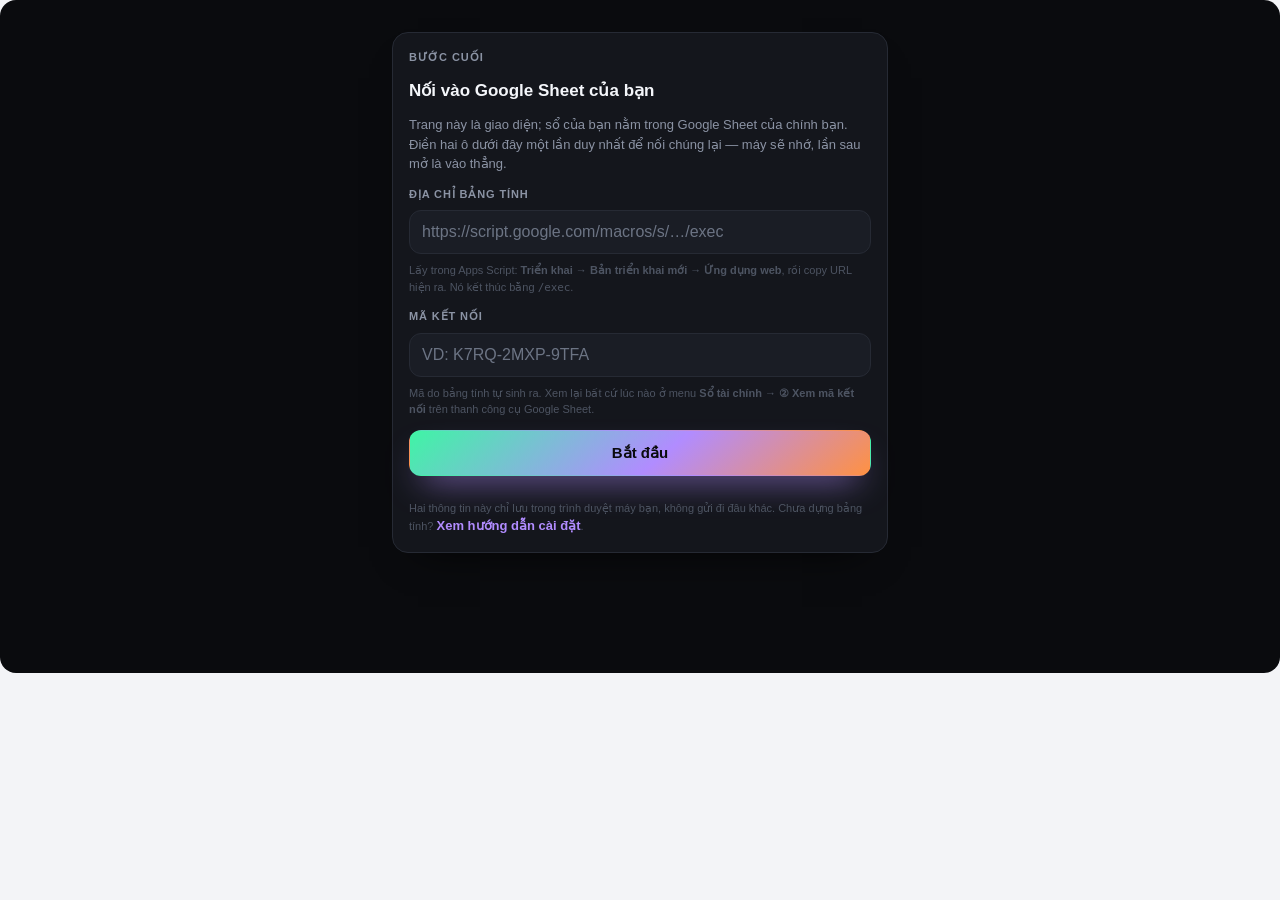
==== commit 7b871cf1: "feat: so sanh thu nhap uoc tinh vs thuc te + sua o Ngay kho bam 1. Kế hoạch → Thu nhập gio co the "U" ====
--- a/sheet-lite/index.html
+++ b/sheet-lite/index.html
@@ -17,35 +17,37 @@
 </head>
 <body>
 
-<!-- Shown until a Web App URL + token are saved in this browser. -->
+<!-- Shown until a Web App URL + token are saved in this browser. Every
+     translatable node carries data-i18n(-placeholder/-aria); core.js's
+     applyStaticI18n() walks these on boot and on every language switch,
+     since nothing here is a render-function's output the normal way. -->
 <div id="onboarding" class="hidden">
   <main>
     <section class="card">
-      <span class="eyebrow">Bước cuối</span>
-      <h1>Nối vào Google Sheet của bạn</h1>
-      <p class="small muted">
+      <span class="eyebrow" data-i18n="onboarding.eyebrow">Bước cuối</span>
+      <h1 data-i18n="onboarding.title">Nối vào Google Sheet của bạn</h1>
+      <p class="small muted" data-i18n="onboarding.intro">
         Trang này là giao diện; sổ của bạn nằm trong Google Sheet của chính bạn.
         Điền hai ô dưới đây một lần duy nhất để nối chúng lại — máy sẽ nhớ, lần sau
         mở là vào thẳng.
       </p>
       <form id="connection-form">
         <label class="field">
-          <span class="field-label">Địa chỉ bảng tính</span>
+          <span class="field-label" data-i18n="onboarding.url_label">Địa chỉ bảng tính</span>
           <input type="text" name="url" placeholder="https://script.google.com/macros/s/…/exec" required>
-          <span class="tiny faint">Lấy trong Apps Script: <b>Triển khai → Bản triển khai mới → Ứng dụng web</b>, rồi copy URL hiện ra. Nó kết thúc bằng <span class="num">/exec</span>.</span>
-        </label>
-        <label class="field">
-          <span class="field-label">Mã kết nối</span>
-          <input type="password" name="token" autocomplete="current-password" placeholder="VD: K7RQ-2MXP-9TFA" required>
-          <span class="tiny faint">Mã do bảng tính tự sinh ra. Xem lại bất cứ lúc nào ở menu <b>Sổ tài chính → ② Xem mã kết nối</b> trên thanh công cụ Google Sheet.</span>
-        </label>
-        <button type="submit">Bắt đầu</button>
+          <span class="tiny faint" data-i18n="onboarding.url_hint">Lấy trong Apps Script: <b>Triển khai → Bản triển khai mới → Ứng dụng web</b>, rồi copy URL hiện ra. Nó kết thúc bằng <span class="num">/exec</span>.</span>
+        </label>
+        <label class="field">
+          <span class="field-label" data-i18n="onboarding.token_label">Mã kết nối</span>
+          <input type="password" name="token" autocomplete="current-password" data-i18n-placeholder="onboarding.token_placeholder" placeholder="VD: K7RQ-2MXP-9TFA" required>
+          <span class="tiny faint" data-i18n="onboarding.token_hint">Mã do bảng tính tự sinh ra. Xem lại bất cứ lúc nào ở menu <b>Sổ tài chính → ② Xem mã kết nối</b> trên thanh công cụ Google Sheet.</span>
+        </label>
+        <button type="submit" data-i18n="onboarding.submit">Bắt đầu</button>
         <div id="connection-message"></div>
       </form>
       <p class="tiny faint">
-        Hai thông tin này chỉ lưu trong trình duyệt máy bạn, không gửi đi đâu khác.
-        Chưa dựng bảng tính?
-        <a class="link" href="https://github.com/aodtsix-cmd/quan-ly-tai-chinh/blob/main/sheet-lite/README.md" target="_blank" rel="noopener">Xem hướng dẫn cài đặt</a>.
+        <span data-i18n="onboarding.privacy">Hai thông tin này chỉ lưu trong trình duyệt máy bạn, không gửi đi đâu khác. Chưa dựng bảng tính?</span>
+        <a class="link" href="https://github.com/aodtsix-cmd/quan-ly-tai-chinh/blob/main/sheet-lite/README.md" target="_blank" rel="noopener" data-i18n="onboarding.guide_link">Xem hướng dẫn cài đặt</a>.
       </p>
     </section>
   </main>
@@ -55,88 +57,129 @@
 
   <header class="topbar">
     <div class="topbar-inner">
+      <!-- The wordmark is deliberately NOT translated - a brand mark, same
+           convention as an app name staying put across languages. -->
       <span class="wordmark">Sổ<span>·</span>tài chính</span>
       <span class="topbar-spacer"></span>
       <span id="period-chip" class="tiny muted num"></span>
-      <button type="button" class="icon-btn" id="theme-toggle" aria-label="Đổi giao diện sáng/tối">◐</button>
+      <button type="button" class="icon-btn" id="theme-toggle" data-i18n-aria="settings.appearance_title" aria-label="Đổi giao diện sáng/tối">◐</button>
     </div>
   </header>
 
   <main>
-    <section id="view-home" class="view" aria-label="Trang chủ"></section>
+    <section id="view-home" class="view" data-i18n-aria="nav.home" aria-label="Trang chủ"></section>
 
     <!-- The add form is static markup, not re-rendered: retyping an amount
          because a background refresh wiped the field is exactly the kind of
-         friction this app is supposed to remove. Only its <select> options
-         get refreshed. -->
-    <section id="view-add" class="view hidden" aria-label="Nhập giao dịch">
-      <section class="card">
-        <h1>Ghi một giao dịch</h1>
-        <form id="tx-form">
-          <!-- Amount first, and the largest thing on the card: it is the one
-               field that is always filled in, and the reason the screen was
-               opened at all. -->
-          <label class="field">
-            <span class="field-label">Số tiền</span>
-            <input type="text" inputmode="numeric" id="tx-amount" class="amount-input" placeholder="500k, 1tr, 2tr5…" autocomplete="off">
-          </label>
-          <p class="amount-hint" id="tx-amount-hint"></p>
-
-          <div class="segmented">
-            <input type="radio" id="dir-out" name="direction" value="out" checked>
-            <label for="dir-out">Chi tiền</label>
-            <input type="radio" id="dir-in" name="direction" value="in">
-            <label for="dir-in">Thu tiền</label>
-            <input type="radio" id="dir-transfer" name="direction" value="transfer">
-            <label for="dir-transfer">Chuyển khoản</label>
+         friction this app is supposed to remove. Only specific elements are
+         touched by refreshAddForm() (account/destination chips, category
+         grid, the hero's colour/label/hint) - never the amount, note or
+         date. Dark-neon styling per app.css's "#view-add" scope; see
+         CLAUDE.md for why it's confined to this screen and Nhà only. -->
+    <section id="view-add" class="view hidden" data-i18n-aria="nav.add" aria-label="Nhập giao dịch">
+      <!-- No card wrapper: the handoff's own Add screen has no enclosing
+           border, only 20px page padding and 18px gaps between elements -
+           matched here via app.css's "#view-add { gap: ... }" override. -->
+      <h1 style="padding:0 0.1rem" data-i18n="add.title">Ghi một giao dịch</h1>
+      <form id="tx-form">
+        <!-- Amount hero: colour, label and quick-type hint all follow the
+             transaction type, set by refreshAddForm() via inline custom
+             properties (--accent/--tint/...) rather than a class per type,
+             so adding a type later needs no new CSS rule. -->
+        <div class="neon-hero" id="tx-hero">
+          <span class="neon-hero-label" id="tx-hero-label">TIỀN RA</span>
+          <input type="text" inputmode="numeric" id="tx-amount" placeholder="0đ" autocomplete="off">
+          <div class="neon-hero-echo" id="tx-amount-hint"></div>
+          <p class="neon-hero-hint" id="tx-hero-hint"></p>
+        </div>
+
+        <div class="segmented">
+          <input type="radio" id="dir-out" name="direction" value="out" checked>
+          <label for="dir-out" data-i18n="add.direction_out">Chi tiền</label>
+          <input type="radio" id="dir-in" name="direction" value="in">
+          <label for="dir-in" data-i18n="add.direction_in">Thu tiền</label>
+          <input type="radio" id="dir-transfer" name="direction" value="transfer">
+          <label for="dir-transfer" data-i18n="add.direction_transfer">Chuyển khoản</label>
+        </div>
+
+        <!-- The category value lives in a hidden input; the visible control
+             is an icon grid rendered by refreshAddForm. No name attribute,
+             so it can never shadow a property on the form element. -->
+        <div class="field" id="tx-category-wrap">
+          <div class="icon-grid-head">
+            <span class="field-label" data-i18n="add.category_label">Danh mục</span>
+            <span class="picked-chip" id="tx-category-picked"></span>
           </div>
-
-          <label class="field">
-            <span class="field-label" id="tx-account-label">Tài khoản</span>
-            <select id="tx-account"></select>
-          </label>
-
-          <label class="field hidden" id="tx-to-wrap">
-            <span class="field-label">Đến tài khoản</span>
-            <select id="tx-to-account"></select>
-          </label>
-
-          <!-- The category value lives in a hidden input; the visible control
-               is an icon grid rendered by refreshAddForm. No name attribute,
-               so it can never shadow a property on the form element. -->
-          <div class="field" id="tx-category-wrap">
-            <div class="icon-grid-head">
-              <span class="field-label">Danh mục</span>
-              <span class="picked-chip" id="tx-category-picked"></span>
-            </div>
-            <input type="hidden" id="tx-category" value="">
-            <div class="icon-grid" id="tx-category-grid"></div>
-          </div>
-
-          <label class="field">
-            <span class="field-label">Mô tả</span>
-            <input type="text" id="tx-description" placeholder="VD: Ăn trưa Highlands" autocomplete="off">
-          </label>
-
-          <label class="field">
-            <span class="field-label">Ngày</span>
+          <input type="hidden" id="tx-category" value="">
+          <div class="icon-grid" id="tx-category-grid"></div>
+        </div>
+
+        <!-- Source/destination account: same hidden-input-plus-picker
+             pattern as the category grid above, just a horizontally
+             scrolling chip row instead of a <select> - replacing the
+             account/to-account <select> elements the app used through v3.8.
+             refreshAddForm() rebuilds the chip HTML and keeps the current
+             selection when still valid, exactly like the category grid. -->
+        <div class="field">
+          <span class="field-label" id="tx-account-label">Tài khoản</span>
+          <input type="hidden" id="tx-account" value="">
+          <div class="neon-chip-row" id="tx-account-chips"></div>
+        </div>
+
+        <div class="field hidden" id="tx-to-wrap">
+          <span class="field-label" data-i18n="add.to_account_label">↳ Đến tài khoản</span>
+          <input type="hidden" id="tx-to-account" value="">
+          <div class="neon-chip-row" id="tx-to-account-chips"></div>
+        </div>
+
+        <label class="field">
+          <span class="field-label" data-i18n="add.description_label">Mô tả</span>
+          <input type="text" id="tx-description" data-i18n-placeholder="add.description_placeholder" placeholder="VD: Ăn trưa Highlands" autocomplete="off">
+        </label>
+
+        <div class="neon-date-row">
+          <!-- The visible date box is a <label>, not a styled <div>: tapping
+               it focuses the real (visually hidden but not display:none,
+               so showPicker() still works) date input, which is what keeps
+               backdating - editing occurred_at to a past date - reachable
+               without a second visible control the design doesn't show. -->
+          <label class="neon-date-display" for="tx-date">
+            <span data-i18n="add.date_label">Ngày</span>
+            <span class="neon-date-value">
+              <span id="tx-date-display" class="num"></span>
+              <svg viewBox="0 0 24 24" aria-hidden="true" class="neon-date-icon"><rect x="3.5" y="5.5" width="17" height="15" rx="2.5"/><path d="M3.5 10h17M8 3.5v4M16 3.5v4"/></svg>
+            </span>
             <input type="date" id="tx-date">
           </label>
-
-          <button type="submit" id="tx-save">Lưu giao dịch</button>
-          <div id="add-message"></div>
-        </form>
-      </section>
+          <button type="button" class="neon-today-btn" id="tx-today-btn" data-i18n="common.today">Hôm nay</button>
+        </div>
+
+        <!-- A soft suggestion, not a blocking confirm() - per the app's own
+             design brief §4.3. Recomputed on every amount keystroke and
+             direction change; tapping it navigates to Kế hoạch → Mô phỏng
+             without touching this form, and NOT saving continues to work
+             normally whether or not this card is showing. -->
+        <a href="#" class="neon-nudge hidden" id="tx-nudge">
+          <span class="neon-nudge-icon">
+            <svg viewBox="0 0 24 24" aria-hidden="true"><path d="M4 19V5M4 19h16"/><path d="M7.5 15 11 10.5l3 3L20 7"/></svg>
+          </span>
+          <span class="neon-nudge-text" id="tx-nudge-text"></span>
+          <span class="neon-nudge-arrow">→</span>
+        </a>
+
+        <button type="submit" id="tx-save" data-i18n="add.save">Lưu giao dịch</button>
+        <div id="add-message"></div>
+      </form>
 
       <section class="card">
         <div class="card-head">
-          <h2>Nhập từ ảnh chụp màn hình</h2>
-        </div>
-        <p class="tiny muted">Chụp màn hình biên lai MoMo / ngân hàng rồi chọn ảnh ở đây —
+          <h2 data-i18n="add.import_title">Nhập từ ảnh chụp màn hình</h2>
+        </div>
+        <p class="tiny muted" data-i18n="add.import_intro">Chụp màn hình biên lai MoMo / ngân hàng rồi chọn ảnh ở đây —
           <b>chọn nhiều ảnh một lúc cũng được</b>. Máy đọc ra số tiền và lời nhắn, bạn xem lại
           rồi mới lưu; không có gì được ghi tự động.</p>
         <label class="field">
-          <span class="field-label">Chọn ảnh (có thể chọn nhiều)</span>
+          <span class="field-label" data-i18n="add.import_file_label">Chọn ảnh (có thể chọn nhiều)</span>
           <input type="file" id="import-file" accept="image/*" multiple>
         </label>
         <div id="import-result"></div>
@@ -144,43 +187,45 @@
 
       <section class="card">
         <div class="card-head">
-          <h2>Vừa ghi gần đây</h2>
-          <button type="button" class="link" data-goto="list">Xem tất cả</button>
+          <h2 data-i18n="add.recent_title">Vừa ghi gần đây</h2>
+          <button type="button" class="link" data-goto="list" data-i18n="common.view_all">Xem tất cả</button>
         </div>
         <div class="rows" id="add-recent"></div>
       </section>
     </section>
 
-    <section id="view-list" class="view hidden" aria-label="Sổ giao dịch"></section>
-    <section id="view-plan" class="view hidden" aria-label="Kế hoạch"></section>
-    <section id="view-settings" class="view hidden" aria-label="Cài đặt"></section>
+    <section id="view-list" class="view hidden" data-i18n-aria="nav.list" aria-label="Sổ giao dịch"></section>
+    <section id="view-plan" class="view hidden" data-i18n-aria="nav.plan" aria-label="Kế hoạch"></section>
+    <section id="view-settings" class="view hidden" data-i18n-aria="nav.settings" aria-label="Cài đặt"></section>
   </main>
 
   <!-- Tab order follows the brief: the action taken many times a day sits in
-       the centre, raised, where a thumb naturally lands. -->
+       the centre, raised, where a thumb naturally lands. Each label sits in
+       its own <span data-i18n> sibling to the icon, so applyStaticI18n() can
+       overwrite the label's innerHTML without touching the <svg>. -->
   <nav class="tabbar" aria-label="Điều hướng chính">
     <div class="tabbar-inner" role="tablist">
       <button type="button" class="tab" role="tab" data-tab="home" aria-selected="true">
         <svg viewBox="0 0 24 24" aria-hidden="true"><path d="M3 10.5 12 3.5l9 7"/><path d="M5.5 9.5V20h13V9.5"/><path d="M10 20v-5h4v5"/></svg>
-        Nhà
+        <span data-i18n="nav.home">Nhà</span>
       </button>
       <button type="button" class="tab" role="tab" data-tab="list" aria-selected="false">
         <svg viewBox="0 0 24 24" aria-hidden="true"><path d="M4 7h16M4 12h16M4 17h10"/></svg>
-        Sổ
+        <span data-i18n="nav.list">Sổ</span>
       </button>
       <button type="button" class="tab tab-fab" role="tab" data-tab="add" aria-selected="false">
         <span class="fab-disc">
           <svg viewBox="0 0 24 24" aria-hidden="true"><path d="M12 5v14M5 12h14"/></svg>
         </span>
-        Nhập
+        <span data-i18n="nav.add">Nhập</span>
       </button>
       <button type="button" class="tab" role="tab" data-tab="plan" aria-selected="false">
         <svg viewBox="0 0 24 24" aria-hidden="true"><path d="M4 19V5M4 19h16"/><path d="M7.5 15 11 10.5l3 3L20 7"/></svg>
-        Kế hoạch
+        <span data-i18n="nav.plan">Kế hoạch</span>
       </button>
       <button type="button" class="tab" role="tab" data-tab="settings" aria-selected="false">
         <svg viewBox="0 0 24 24" aria-hidden="true"><path d="M4 8h8M16 8h4M4 16h4M12 16h8"/><circle cx="14" cy="8" r="2"/><circle cx="10" cy="16" r="2"/></svg>
-        Cài đặt
+        <span data-i18n="nav.settings">Cài đặt</span>
       </button>
     </div>
   </nav>
--- a/sheet-lite/assets/app.css
+++ b/sheet-lite/assets/app.css
@@ -1008,3 +1008,564 @@
   .icon-tile .glyph { width: 1.75rem; height: 1.75rem; }
   .icon-tile .tile-name { font-size: 0.625rem; }
 }
+
+/* =========================================================================
+   Dark Neon — Nhà & Nhập (Claude Design handoff, 2026-08-04)
+   -------------------------------------------------------------------------
+   A genuinely separate visual language, ported from the handoff's own
+   FinanceHomeNeon/FinanceAddNeon .dc.html + design tokens (colours copied
+   verbatim from its README). Scoped strictly to #view-home and #view-add via
+   ancestor selectors reusing the app's EXISTING classes (.card, .field,
+   .segmented, .icon-tile, button...) rather than a parallel class set - this
+   is what lets the override apply only inside these two views without a
+   single duplicated component, and without touching Sổ/Kế hoạch/Cài đặt or
+   any dialog, which all keep the v3.7 indigo system untouched.
+
+   Deliberately always-dark, ignoring the light/dark toggle - the handoff has
+   no light variant (a flat #0a0b0e background is one of its own invariants,
+   "never an aggressive full-screen gradient"), so honouring the site's theme
+   switch here would mean inventing a light palette the design never
+   specified. The shared chrome (topbar, bottom tab bar) stays on the normal
+   system since it's persistent across every tab, not owned by these two
+   views alone.
+
+   No webfonts: the handoff calls for Space Grotesk + JetBrains Mono, but
+   this project's standing rule is full Vietnamese diacritic coverage with
+   zero webfont downloads (see CLAUDE.md). Its own README explicitly allows
+   the swap ("if you keep that constraint... the layout is built to survive
+   it"), so --font-ui/--font-num are used exactly as everywhere else in the
+   app. */
+
+#view-home, #view-add, #view-list, #onboarding, .neon-plan-section {
+  --neon-bg: #0a0b0e;
+  --neon-surface: #14161c;
+  --neon-surface-2: #1a1d25;
+  --neon-surface-3: #1f2330;
+  --neon-line: #262a34;
+  --neon-line-soft: #1f2330;
+  --neon-ink: #f4f6fa;
+  --neon-ink-2: #c9d0dc;
+  --neon-ink-soft: #8b93a4;
+  --neon-ink-dim: #6c7484;
+  --neon-ink-faint: #4d5462;
+  --neon-green: #3ff5a5;
+  --neon-purple: #b18cff;
+  --neon-orange: #ff9142;
+  --neon-red: #ff6b7a;
+  --neon-gradient: linear-gradient(140deg, #3ff5a5 0%, #b18cff 55%, #ff9142 100%);
+  color-scheme: dark;
+}
+
+/* Bleed to the shared shell's own edges rather than sitting as a card on the
+   page background - main's centring/padding stays (so width still matches
+   every other tab), but the content itself reads as its own dark surface. */
+#view-home, #view-add, #view-list, #onboarding, .neon-plan-section { background: var(--neon-bg); color: var(--neon-ink); border-radius: var(--radius); padding: var(--space-4); gap: var(--space-4) !important; }
+#view-home, #view-add, #view-list { margin: calc(var(--space-4) * -1); }
+#onboarding { min-height: 100%; }
+
+@media (max-width: 22.5rem) {
+  #view-home, #view-add, #view-list { margin: calc(var(--space-3) * -1); padding: var(--space-3); }
+  .neon-plan-section { padding: var(--space-3); }
+}
+
+#view-home .card, #view-add .card, #view-list .card, #onboarding .card, .neon-plan-section .card {
+  background: var(--neon-surface);
+  border-color: var(--neon-line);
+  color: var(--neon-ink);
+  box-shadow: 0 20px 40px -26px rgba(0, 0, 0, 0.9);
+}
+
+#view-home .muted, #view-add .muted, #view-list .muted, #onboarding .muted, .neon-plan-section .muted { color: var(--neon-ink-soft); }
+#view-home .faint, #view-add .faint, #view-list .faint, #onboarding .faint, .neon-plan-section .faint { color: var(--neon-ink-faint); }
+#view-home .eyebrow, #view-add .eyebrow, #view-list .eyebrow, #onboarding .eyebrow, .neon-plan-section .eyebrow { color: var(--neon-ink-soft); }
+#view-home a.link, #view-add a.link, #view-list a.link, #onboarding a.link, .neon-plan-section a.link, #view-home .link, #view-add .link, #view-list .link, #onboarding .link, .neon-plan-section .link { color: var(--neon-purple); }
+#view-home .amount-out, #view-add .amount-out, #view-list .amount-out, .neon-plan-section .amount-out { color: var(--neon-red); }
+#view-home .amount-in, #view-add .amount-in, #view-list .amount-in, .neon-plan-section .amount-in { color: var(--neon-green); }
+#view-home .amount-transfer, #view-add .amount-transfer, #view-list .amount-transfer, .neon-plan-section .amount-transfer { color: var(--neon-ink-soft); }
+
+/* The daily AI-summary panel (#ai-daily) is the app's shared .ai-panel
+   component, unstyled here until caught live: on Nhà it kept the indigo
+   system's light lavender card, floating oddly on the dark background. */
+#view-home .ai-panel, .neon-plan-section .ai-panel {
+  background: var(--neon-surface-2); border-color: rgba(177, 140, 255, 0.3); color: var(--neon-ink);
+}
+#view-home .ai-panel .eyebrow, .neon-plan-section .ai-panel .eyebrow { color: var(--neon-purple); }
+
+/* Generic buttons (first-run card's CTAs, anything not one of the bespoke
+   neon components below) get the same opt-out-per-variant treatment as the
+   rest of the app, just re-skinned - so nothing dropped onto these dark
+   views keeps the old indigo look by accident. Every bespoke component
+   further down (.neon-bell, .neon-eye, .neon-chip, .neon-today-btn, the two
+   flanking quickbar buttons, and - added for Sổ - .neon-filter-pill,
+   .neon-action-btn, .neon-ledger-row, .neon-search-clear) has to be named in
+   this exclusion list too, or an ID-scoped rule like this one beats a
+   same-or-fewer-class override no matter how it's written - found live
+   twice now: the quickbar's "Nhập ảnh"/"Phân tích" buttons and the alert
+   bell during v3.9, then every ledger row rendering as a solid gradient
+   block during the Sổ rebuild, both before their classes were added here. */
+#view-home button:not(.secondary):not(.link):not(.icon-btn):not(.neon-bell):not(.neon-eye):not(.neon-chip):not(.neon-today-btn):not(.neon-quick-action):not(.icon-tile):not(.hub-tile):not(.neon-filter-pill):not(.neon-action-btn):not(.neon-ledger-row):not(.neon-search-clear):not(.swatch):not(.neon-notif-row):not(.neon-jar-card),
+#view-add button:not(.secondary):not(.link):not(.icon-btn):not(.neon-bell):not(.neon-eye):not(.neon-chip):not(.neon-today-btn):not(.neon-quick-action):not(.icon-tile):not(.hub-tile):not(.neon-filter-pill):not(.neon-action-btn):not(.neon-ledger-row):not(.neon-search-clear):not(.swatch):not(.neon-notif-row):not(.neon-jar-card),
+#view-list button:not(.secondary):not(.link):not(.icon-btn):not(.neon-bell):not(.neon-eye):not(.neon-chip):not(.neon-today-btn):not(.neon-quick-action):not(.icon-tile):not(.hub-tile):not(.neon-filter-pill):not(.neon-action-btn):not(.neon-ledger-row):not(.neon-search-clear):not(.swatch):not(.neon-notif-row):not(.neon-jar-card),
+#onboarding button:not(.secondary):not(.link):not(.icon-btn):not(.neon-bell):not(.neon-eye):not(.neon-chip):not(.neon-today-btn):not(.neon-quick-action):not(.icon-tile):not(.hub-tile):not(.neon-filter-pill):not(.neon-action-btn):not(.neon-ledger-row):not(.neon-search-clear):not(.swatch):not(.neon-notif-row):not(.neon-jar-card),
+.neon-plan-section button:not(.secondary):not(.link):not(.icon-btn):not(.neon-bell):not(.neon-eye):not(.neon-chip):not(.neon-today-btn):not(.neon-quick-action):not(.icon-tile):not(.hub-tile):not(.neon-filter-pill):not(.neon-action-btn):not(.neon-ledger-row):not(.neon-search-clear):not(.swatch):not(.neon-notif-row):not(.neon-jar-card) {
+  background: var(--neon-gradient); color: var(--neon-bg); box-shadow: 0 16px 34px -14px rgba(177, 140, 255, 0.8);
+}
+#view-home button.secondary, #view-add button.secondary, #view-list button.secondary, .neon-plan-section button.secondary {
+  background: var(--neon-surface); border-color: var(--neon-line); color: var(--neon-ink); box-shadow: none;
+}
+#view-home .icon-btn, #view-add .icon-btn, #view-list .icon-btn, .neon-plan-section .icon-btn { background: var(--neon-surface); border-color: var(--neon-line); color: var(--neon-ink-soft); }
+
+/* Alerts keep their own semantics but sit on the dark surface instead of the
+   light tint cards - same information, recoloured to the neon system rather
+   than looking like a mistake dropped onto a dark screen. */
+#view-home .alert-danger { background: rgba(255, 107, 122, 0.12); color: var(--neon-red); border-color: rgba(255, 107, 122, 0.35); }
+#view-home .alert-warning { background: rgba(255, 145, 66, 0.12); color: var(--neon-orange); border-color: rgba(255, 145, 66, 0.35); }
+
+/* ------------------------------------------------------------- ledger (Sổ) */
+/* Ported from FinanceLedgerNeon.dc.html. No back-chevron/sort-icon header
+   (Sổ is a tab in this app's 5-tab shell, not a pushed screen the way the
+   handoff assumed) - title + period range + count is enough context. Day-net
+   totals stay in FULL VND, not the handoff's "tr/k" shorthand: v3.6 already
+   established "no abbreviation anywhere" as a hard rule from the user's own
+   brief, and this screen doesn't get an exception. */
+.neon-search {
+  height: 2.875rem; border-radius: 0.875rem; border: 1px solid var(--neon-line);
+  background: var(--neon-surface); padding: 0 0.875rem; display: flex; align-items: center; gap: 0.625rem;
+}
+.neon-search svg { width: 0.875rem; height: 0.875rem; flex: none; fill: none; stroke: var(--neon-ink-dim); stroke-width: 2; }
+.neon-search input { flex: 1; min-width: 0; border: 0; background: transparent; font-size: 0.8125rem; outline: none; color: var(--neon-ink); }
+.neon-search input::placeholder { color: var(--neon-ink-dim); }
+.neon-search-clear {
+  flex: none; width: 1.375rem; height: 1.375rem; padding: 0; border: 0; border-radius: 999px;
+  background: var(--neon-surface-3); color: var(--neon-ink-soft); font-size: 0.75rem; cursor: pointer; box-shadow: none;
+}
+.neon-filter-row { display: flex; gap: 0.5rem; overflow-x: auto; padding-bottom: 0.25rem; scrollbar-width: none; }
+.neon-filter-row::-webkit-scrollbar { display: none; }
+.neon-filter-pill {
+  flex: 0 0 auto; height: 2.375rem; padding: 0 0.9375rem; border-radius: 999px; cursor: pointer;
+  font-size: 0.75rem; font-weight: 700; border: 1px solid var(--neon-line); background: var(--neon-surface); color: var(--neon-ink-soft);
+  box-shadow: none;
+}
+.neon-filter-pill[aria-pressed="true"] { border: 1.5px solid var(--neon-green); background: rgba(63, 245, 165, 0.13); color: var(--neon-green); }
+.neon-filter-divider { flex: 0 0 auto; width: 1px; background: var(--neon-line); margin: 0.375rem 0.125rem; }
+.neon-filter-select {
+  flex: 0 0 auto; height: 2.375rem; padding: 0 1.75rem 0 0.9375rem; border-radius: 999px; border: 1px solid var(--neon-line);
+  background: var(--neon-surface) url("data:image/svg+xml,%3Csvg xmlns='http://www.w3.org/2000/svg' viewBox='0 0 24 24' fill='none' stroke='%238b93a4' stroke-width='2'%3E%3Cpath d='M6 9l6 6 6-6'/%3E%3C/svg%3E") no-repeat right 0.625rem center / 0.75rem;
+  color: var(--neon-ink-soft); font-size: 0.75rem; font-weight: 700; appearance: none; -webkit-appearance: none; cursor: pointer;
+}
+.neon-filter-select.is-active { border-color: var(--neon-purple); color: var(--neon-purple); }
+.neon-summary-grid { border-radius: 1.125rem; background: var(--neon-surface); border: 1px solid var(--neon-line); padding: 0.875rem 1rem; display: grid; grid-template-columns: 1fr 1fr 1fr; gap: 0.625rem; }
+.neon-summary-grid > div { min-width: 0; }
+.neon-summary-label { font-size: 0.656rem; font-weight: 600; letter-spacing: 0.04em; color: var(--neon-ink-soft); }
+.neon-summary-value { margin-top: 0.25rem; font-family: var(--font-num); font-variant-numeric: tabular-nums; font-size: 0.8125rem; font-weight: 700; white-space: nowrap; }
+
+/* A money figure must never wrap mid-number, so on the narrowest phones the
+   3-column grid stacks into 3 label-value rows instead of shrinking the
+   font to the point of clipping a long amount. */
+@media (max-width: 22.5rem) {
+  .neon-summary-grid { grid-template-columns: 1fr; gap: 0.5rem; }
+  .neon-summary-grid > div { display: flex; align-items: baseline; justify-content: space-between; gap: 0.75rem; }
+  .neon-summary-value { margin-top: 0; }
+}
+.neon-day-head { display: flex; align-items: baseline; justify-content: space-between; gap: 0.625rem; padding: 0.125rem 0.125rem 0.5625rem; }
+.neon-day-label { font-size: 0.75rem; font-weight: 700; color: var(--neon-ink-2); }
+.neon-day-total { font-family: var(--font-num); font-variant-numeric: tabular-nums; font-size: 0.72rem; font-weight: 600; color: var(--neon-ink-dim); }
+.neon-ledger-card { border-radius: 1.125rem; background: var(--neon-surface); border: 1px solid var(--neon-line); overflow: hidden; }
+.neon-ledger-row {
+  width: 100%; border: 0; background: transparent; padding: 0.75rem 0.875rem; display: flex; align-items: center; gap: 0.75rem;
+  cursor: pointer; text-align: left; box-shadow: none; border-top: 1px solid var(--neon-line-soft);
+}
+.neon-ledger-card > div:first-child > .neon-ledger-row { border-top: 0; }
+.neon-ledger-row-icon { flex: none; width: 2.25rem; height: 2.25rem; border-radius: 0.75rem; background: var(--neon-surface-3); display: grid; place-items: center; }
+.neon-ledger-row-icon svg { width: 1.05rem; height: 1.05rem; }
+.neon-ledger-row-title { font-size: 0.8125rem; font-weight: 600; color: var(--neon-ink); }
+.neon-ledger-row-meta { margin-top: 0.125rem; display: flex; align-items: center; gap: 0.4375rem; font-size: 0.656rem; font-weight: 500; color: var(--neon-ink-soft); }
+.neon-ledger-row-amount { flex: none; font-family: var(--font-num); font-variant-numeric: tabular-nums; font-size: 0.875rem; font-weight: 700; }
+.neon-ledger-detail { padding: 0 0.875rem 0.8125rem; display: flex; flex-direction: column; gap: 0.625rem; }
+.neon-ledger-detail-box { padding: 0.6875rem 0.75rem; border-radius: 0.75rem; background: var(--neon-surface-2); border: 1px solid var(--neon-line); display: flex; flex-direction: column; gap: 0.375rem; }
+.neon-ledger-detail-row { display: flex; align-items: center; justify-content: space-between; gap: 0.625rem; font-size: 0.6875rem; }
+.neon-ledger-detail-row dt { color: var(--neon-ink-soft); font-weight: 600; }
+.neon-ledger-detail-row dd { margin: 0; font-weight: 600; }
+.neon-ledger-actions { display: flex; gap: 0.5rem; }
+.neon-action-btn {
+  flex: 1; height: 2.5rem; border-radius: 0.75rem; font-size: 0.75rem; font-weight: 700; cursor: pointer; box-shadow: none;
+}
+.neon-action-edit { border: 1px solid rgba(177, 140, 255, 0.4); background: rgba(177, 140, 255, 0.1); color: var(--neon-purple); }
+.neon-action-dup { border: 1px solid var(--neon-line); background: transparent; color: var(--neon-ink-soft); }
+.neon-action-dup[disabled] { opacity: 0.4; cursor: not-allowed; }
+.neon-action-del { border: 1px solid rgba(255, 107, 122, 0.35); background: rgba(255, 107, 122, 0.08); color: var(--neon-red); }
+.neon-ledger-empty {
+  border-radius: 1.25rem; background: var(--neon-surface); border: 1px dashed var(--neon-surface-3);
+  padding: 1.625rem 1.25rem; display: flex; flex-direction: column; align-items: center; gap: 0.5rem; text-align: center;
+}
+.neon-ledger-empty-icon { width: 2.625rem; height: 2.625rem; border-radius: 0.875rem; background: var(--neon-surface-3); display: grid; place-items: center; font-size: 1.1875rem; }
+
+/* ------------------------------------------------------------- home: header */
+
+.neon-header { display: flex; align-items: center; justify-content: space-between; gap: var(--space-3); }
+.neon-avatar {
+  flex: none; width: 2.5rem; height: 2.5rem; border-radius: var(--radius-pill);
+  background: var(--neon-gradient); color: var(--neon-bg);
+  display: grid; place-items: center; font-weight: 700; font-size: 0.95rem;
+}
+.neon-greeting { font-size: 0.9375rem; font-weight: 700; letter-spacing: -0.01em; }
+.neon-bell {
+  position: relative; flex: none; width: 2.5rem; height: 2.5rem; border-radius: 0.875rem;
+  background: var(--neon-surface); border: 1px solid var(--neon-line); color: var(--neon-ink-soft);
+  display: grid; place-items: center; cursor: pointer; padding: 0; box-shadow: none;
+}
+.neon-bell svg { width: 1.1rem; height: 1.1rem; fill: none; stroke: currentColor; stroke-width: 1.8; }
+.neon-bell .dot {
+  position: absolute; top: 0.5rem; right: 0.55rem; width: 0.44rem; height: 0.44rem;
+  border-radius: 999px; background: var(--neon-orange); box-shadow: 0 0 8px var(--neon-orange);
+}
+
+/* --------------------------------------------------------- home: net worth */
+
+.neon-networth-label { display: flex; align-items: center; gap: 0.55rem; font-size: 0.75rem; font-weight: 600; letter-spacing: 0.06em; color: var(--neon-ink-soft); }
+.neon-eye {
+  width: 1.5rem; height: 1.5rem; padding: 0; border-radius: 999px; border: 1px solid var(--neon-line);
+  background: var(--neon-surface); color: var(--neon-ink-soft); font-size: 0.7rem; box-shadow: none;
+  display: grid; place-items: center; cursor: pointer; min-height: 0;
+}
+.neon-networth-row { margin-top: 0.45rem; display: flex; align-items: flex-end; gap: 0.75rem; flex-wrap: wrap; }
+.neon-networth-amount {
+  font-family: var(--font-num); font-variant-numeric: tabular-nums; font-size: clamp(1.7rem, 8vw, 2.375rem);
+  line-height: 1; font-weight: 700; letter-spacing: -0.035em; color: var(--neon-ink);
+}
+.neon-delta {
+  display: inline-flex; align-items: center; gap: 0.3rem; height: 1.625rem; padding: 0 0.65rem;
+  border-radius: 999px; background: rgba(63, 245, 165, 0.12); border: 1px solid rgba(63, 245, 165, 0.35);
+  color: var(--neon-green); font-family: var(--font-num); font-size: 0.75rem; font-weight: 700; margin-bottom: 0.15rem;
+}
+
+/* -------------------------------------------------------- home: carousel */
+
+.neon-carousel { display: flex; gap: var(--space-3); overflow-x: auto; padding: 0.15rem 0 0.25rem; scrollbar-width: none; scroll-snap-type: x mandatory; }
+.neon-carousel::-webkit-scrollbar { display: none; }
+.neon-carousel-card {
+  scroll-snap-align: start; flex: 0 0 14.5rem; border-radius: 1.25rem; padding: 1rem;
+  background: linear-gradient(160deg, var(--tint) 0%, var(--neon-surface) 70%);
+  border: 1px solid var(--tint-border); box-shadow: 0 18px 36px -22px var(--tint-shadow);
+}
+.neon-carousel-head { display: flex; align-items: center; justify-content: space-between; }
+.neon-carousel-label { font-size: 0.72rem; font-weight: 600; letter-spacing: 0.04em; color: var(--accent); }
+.neon-carousel-dot { width: 0.44rem; height: 0.44rem; border-radius: 999px; background: var(--accent); box-shadow: 0 0 8px var(--accent); }
+.neon-carousel-total { margin-top: 0.75rem; font-family: var(--font-num); font-variant-numeric: tabular-nums; font-size: 1.375rem; font-weight: 700; letter-spacing: -0.02em; }
+.neon-carousel-rows { margin-top: 0.75rem; display: flex; flex-direction: column; gap: 0.5rem; }
+.neon-carousel-row { display: flex; align-items: center; justify-content: space-between; gap: 0.5rem; }
+.neon-carousel-row-name { display: flex; align-items: center; gap: 0.5rem; min-width: 0; font-size: 0.78rem; font-weight: 500; color: var(--neon-ink-2); }
+.neon-mono-tile {
+  flex: none; width: 1.5rem; height: 1.5rem; border-radius: 0.5rem; background: var(--tint);
+  color: var(--accent); display: grid; place-items: center; font-size: 0.6rem; font-weight: 700;
+}
+.neon-carousel-row-amount { font-family: var(--font-num); font-variant-numeric: tabular-nums; font-size: 0.78rem; font-weight: 500; color: var(--neon-ink-soft); }
+
+/* ---------------------------------------------------- home: quick actions */
+
+.neon-quickbar {
+  border-radius: 1.375rem; background: var(--neon-surface); border: 1px solid var(--neon-line);
+  padding: 0.75rem; display: grid; grid-template-columns: 1fr auto 1fr; align-items: center; gap: 0.625rem;
+  box-shadow: 0 20px 40px -26px rgba(0, 0, 0, 0.9);
+}
+.neon-quickbar button {
+  border: 0; background: transparent; box-shadow: none; padding: 0.5rem 0; cursor: pointer;
+  display: flex; flex-direction: column; align-items: center; gap: 0.4rem; min-height: 2.75rem; min-width: 0;
+  color: var(--neon-ink-2); font-size: 0.72rem; font-weight: 600;
+}
+.neon-quickbar button svg { width: 1.35rem; height: 1.35rem; fill: none; stroke: currentColor; stroke-width: 1.8; }
+.neon-quickbar .fab {
+  width: 4rem; height: 4rem; border-radius: 999px; background: var(--neon-gradient); color: var(--neon-bg);
+  font-size: 1.9rem; font-weight: 500; display: grid; place-items: center;
+  box-shadow: 0 0 0 5px var(--neon-bg), 0 14px 30px -8px rgba(177, 140, 255, 0.75);
+}
+
+/* ------------------------------------------------------- home: subscriptions */
+
+.neon-subs-strip { display: flex; gap: 0.625rem; overflow-x: auto; padding: 0.15rem 0 0.25rem; scrollbar-width: none; }
+.neon-subs-strip::-webkit-scrollbar { display: none; }
+.neon-sub-card { flex: 0 0 8.625rem; border-radius: 1.125rem; background: var(--neon-surface); border: 1px solid var(--neon-line); padding: 0.8rem; }
+.neon-sub-due {
+  display: inline-flex; align-items: center; height: 1.25rem; padding: 0 0.45rem; border-radius: 999px;
+  font-family: var(--font-num); font-size: 0.66rem; font-weight: 700;
+}
+.neon-sub-name { margin-top: 0.7rem; font-size: 0.8125rem; font-weight: 600; }
+.neon-sub-amount { margin-top: 0.2rem; font-family: var(--font-num); font-variant-numeric: tabular-nums; font-size: 0.875rem; font-weight: 700; }
+.neon-sub-bar { margin-top: 0.55rem; height: 0.25rem; border-radius: 999px; background: var(--neon-surface-3); overflow: hidden; }
+.neon-sub-bar > div { height: 100%; border-radius: 999px; }
+
+/* --------------------------------------------------------- home: cash flow */
+
+.neon-cashflow-head { display: flex; align-items: flex-start; justify-content: space-between; gap: 0.875rem; }
+.neon-cashflow-budget { margin-top: 0.25rem; font-size: 0.72rem; color: var(--neon-ink-soft); font-weight: 500; }
+.neon-cashflow-spent { margin-top: 0.75rem; font-family: var(--font-num); font-variant-numeric: tabular-nums; font-size: 1.25rem; font-weight: 700; }
+.neon-status-pill {
+  margin-top: 0.6rem; display: inline-flex; align-items: center; gap: 0.375rem; height: 1.625rem;
+  padding: 0 0.7rem; border-radius: 999px; font-size: 0.72rem; font-weight: 700;
+}
+.neon-status-pill .dot { width: 0.375rem; height: 0.375rem; border-radius: 999px; background: currentColor; }
+.neon-donut-wrap { flex: none; position: relative; width: 6rem; height: 6rem; }
+.neon-donut-wrap svg { display: block; transform: rotate(-90deg); }
+.neon-donut-hole { position: absolute; inset: 0; display: flex; flex-direction: column; align-items: center; justify-content: center; gap: 0.06rem; }
+.neon-donut-pct { font-family: var(--font-num); font-variant-numeric: tabular-nums; font-size: 1.3125rem; font-weight: 700; }
+.neon-donut-label { font-size: 0.59rem; font-weight: 600; color: var(--neon-ink-soft); letter-spacing: 0.04em; }
+.neon-week { margin-top: 1rem; padding-top: 0.875rem; border-top: 1px solid var(--neon-line); display: flex; align-items: flex-end; justify-content: space-between; gap: 0.375rem; height: 3.5rem; }
+.neon-week-col { flex: 1; display: flex; flex-direction: column; align-items: center; gap: 0.375rem; }
+.neon-week-bar { width: 100%; max-width: 1.375rem; border-radius: 0.3rem; }
+.neon-week-day { font-family: var(--font-num); font-size: 0.59rem; font-weight: 600; color: var(--neon-ink-soft); }
+
+/* ------------------------------------------------------------ home: recent */
+
+.neon-recent-row {
+  border-radius: 1rem; background: var(--neon-surface); border: 1px solid var(--neon-line);
+  padding: 0.75rem 0.875rem; display: flex; align-items: center; gap: 0.75rem;
+}
+.neon-recent-icon {
+  flex: none; width: 2.375rem; height: 2.375rem; border-radius: 0.75rem; background: var(--neon-surface-3);
+  color: var(--neon-ink-2); display: grid; place-items: center;
+}
+.neon-recent-icon svg { width: 1.1rem; height: 1.1rem; fill: none; stroke: currentColor; stroke-width: 1.7; }
+.neon-recent-title { font-size: 0.84rem; font-weight: 600; overflow: hidden; text-overflow: ellipsis; white-space: nowrap; }
+.neon-recent-meta { margin-top: 0.15rem; display: flex; align-items: center; gap: 0.4rem; font-size: 0.6875rem; color: var(--neon-ink-soft); font-weight: 500; overflow: hidden; text-overflow: ellipsis; white-space: nowrap; }
+.neon-recent-amount { flex: none; font-family: var(--font-num); font-variant-numeric: tabular-nums; font-size: 0.9rem; font-weight: 700; }
+
+/* ============================================================ add screen */
+
+#view-add .field-label { color: var(--neon-ink-soft); }
+
+.neon-hero {
+  border-radius: 1.5rem; padding: 1.25rem 1.125rem; display: flex; flex-direction: column; align-items: center;
+  background: linear-gradient(160deg, var(--tint) 0%, var(--neon-surface) 72%); border: 1px solid var(--tint-border);
+}
+.neon-hero-label { font-size: 0.72rem; font-weight: 700; letter-spacing: 0.08em; color: var(--accent); }
+.neon-hero input {
+  margin-top: 0.5rem; width: 100%; border: 0; background: transparent; text-align: center;
+  font-family: var(--font-num); font-variant-numeric: tabular-nums; font-size: clamp(1.9rem, 11vw, 2.875rem);
+  font-weight: 700; letter-spacing: -0.04em; outline: none; padding: 0; min-height: 0; color: var(--accent);
+}
+.neon-hero-echo { margin-top: 0.375rem; min-height: 1.2rem; font-family: var(--font-num); font-variant-numeric: tabular-nums; font-size: 0.875rem; font-weight: 700; color: var(--neon-ink); }
+.neon-hero-hint { margin-top: 0.375rem; font-size: 0.72rem; color: var(--neon-ink-soft); font-weight: 500; }
+.neon-hero-hint b { font-family: var(--font-num); font-weight: 600; color: var(--neon-ink-2); }
+
+/* Type pills reuse .segmented's grid but every visual is redrawn. */
+#view-add .segmented { gap: 0.5rem; }
+#view-add .segmented label {
+  height: 3.25rem; border-radius: 999px; background: var(--neon-surface); border: 1px solid var(--neon-line);
+  color: var(--neon-ink-soft); font-size: 0.906rem; font-weight: 700;
+}
+#view-add .segmented input[value="out"]:checked + label { background: rgba(255, 107, 122, 0.14); border-color: var(--neon-red); color: var(--neon-red); box-shadow: 0 10px 26px -14px rgba(255, 107, 122, 0.9); }
+#view-add .segmented input[value="in"]:checked + label { background: rgba(63, 245, 165, 0.14); border-color: var(--neon-green); color: var(--neon-green); box-shadow: 0 10px 26px -14px rgba(63, 245, 165, 0.9); }
+#view-add .segmented input[value="transfer"]:checked + label { background: rgba(177, 140, 255, 0.14); border-color: var(--neon-purple); color: var(--neon-purple); box-shadow: 0 10px 26px -14px rgba(177, 140, 255, 0.9); }
+
+/* Category grid reuses .icon-tile, recoloured; selected tile takes the
+   current transaction type's accent (set via --accent/--tint on the grid). */
+#view-add .icon-grid-head .field-label { color: var(--neon-ink); font-weight: 700; font-size: 0.844rem; text-transform: none; letter-spacing: 0; }
+#view-add .icon-tile { background: var(--neon-surface); border-color: var(--neon-line); color: var(--neon-ink-soft); }
+#view-add .icon-tile .glyph { background: var(--neon-surface-3); color: var(--neon-ink-2); }
+#view-add .icon-tile[aria-pressed="true"] { border-color: var(--accent); background: var(--tint); box-shadow: 0 10px 24px -14px var(--tint-shadow); }
+#view-add .icon-tile[aria-pressed="true"] .glyph { background: var(--tint); color: var(--accent); }
+#view-add .icon-tile[aria-pressed="true"] .tile-name { color: var(--neon-ink); }
+#view-add .picked-chip { color: var(--accent); }
+
+/* Account / destination chip rows - horizontally scrolling pills, replacing
+   the old <select>. Selected chip takes the transaction type's accent (source
+   row) or is always purple (destination row, transfer only). */
+.neon-chip-row { display: flex; gap: 0.5rem; overflow-x: auto; padding-bottom: 0.25rem; scrollbar-width: none; }
+.neon-chip-row::-webkit-scrollbar { display: none; }
+.neon-chip {
+  flex: none; height: 2.75rem; padding: 0 1rem; border-radius: 999px; cursor: pointer;
+  font-size: 0.78rem; font-weight: 700; background: var(--neon-surface); border: 1px solid var(--neon-line);
+  color: var(--neon-ink-soft); box-shadow: none; min-height: 0;
+}
+.neon-chip[aria-pressed="true"] { border-color: var(--accent); background: var(--tint); color: var(--accent); }
+.neon-chip.is-dest[aria-pressed="true"] { border-color: var(--neon-purple); background: rgba(177, 140, 255, 0.12); color: var(--neon-purple); }
+
+#view-add input[type="text"], #view-add input[type="date"] {
+  height: 3.25rem; border-radius: 1rem; border: 1px solid var(--neon-line); background: var(--neon-surface);
+  color: var(--neon-ink); min-height: 0;
+}
+#view-add input[type="text"]::placeholder { color: var(--neon-ink-dim); }
+
+.neon-date-row { display: flex; align-items: center; gap: 0.5rem; }
+.neon-date-display {
+  position: relative; flex: 1; height: 3.25rem; border-radius: 1rem; border: 1px solid var(--neon-line); background: var(--neon-surface);
+  padding: 0 1rem; display: flex; align-items: center; justify-content: space-between; cursor: pointer;
+}
+.neon-date-display span:first-child { font-size: 0.75rem; font-weight: 600; color: var(--neon-ink-soft); }
+.neon-date-value { display: flex; align-items: center; gap: 0.375rem; }
+.neon-date-value .num { font-family: var(--font-num); font-variant-numeric: tabular-nums; font-size: 0.844rem; font-weight: 700; }
+/* Without this, the box reads as plain static text - nothing on screen hints
+   that tapping it opens a picker, which is exactly the friction reported live:
+   backdating exists and works, but nobody could tell the box was tappable. */
+.neon-date-icon { width: 1rem; height: 1rem; flex: none; fill: none; stroke: var(--neon-ink-soft); stroke-width: 1.8; stroke-linecap: round; stroke-linejoin: round; }
+/* The real <input type="date"> sits invisibly over the whole label: on
+   mobile, tapping it opens the native picker directly (no showPicker() call
+   needed), and it's still a real, focusable, backdate-capable field - only
+   its own default chrome is hidden, not its function. */
+.neon-date-display input[type="date"] {
+  position: absolute; inset: 0; width: 100%; height: 100%; margin: 0; border: 0; padding: 0;
+  opacity: 0; cursor: pointer; min-height: 0;
+}
+#view-add .neon-today-btn {
+  height: 3.25rem; padding: 0 1rem; border-radius: 1rem; border: 1px solid rgba(63, 245, 165, 0.4);
+  background: rgba(63, 245, 165, 0.1); color: var(--neon-green); font-size: 0.78rem; font-weight: 700;
+  box-shadow: none; min-height: 0;
+}
+
+.neon-nudge {
+  border-radius: 1.125rem; border: 1px solid rgba(255, 145, 66, 0.4); background: rgba(255, 145, 66, 0.08);
+  padding: 0.875rem 0.94rem; display: flex; align-items: center; gap: 0.75rem; color: var(--neon-ink); cursor: pointer;
+}
+.neon-nudge-icon { flex: none; width: 2.125rem; height: 2.125rem; border-radius: 0.7rem; background: rgba(255, 145, 66, 0.16); display: grid; place-items: center; }
+.neon-nudge-icon svg { width: 1.05rem; height: 1.05rem; fill: none; stroke: var(--neon-orange); stroke-width: 1.8; }
+.neon-nudge-text { flex: 1; font-size: 0.78rem; line-height: 1.4; color: var(--neon-ink-2); }
+.neon-nudge-text b { font-weight: 700; color: var(--neon-ink); }
+.neon-nudge-arrow { font-weight: 700; color: var(--neon-orange); }
+
+#view-add #tx-save {
+  margin-top: 0.125rem; height: 3.625rem; border-radius: 1.125rem; background: var(--neon-gradient);
+  color: var(--neon-bg); font-size: 1rem; box-shadow: 0 16px 34px -14px rgba(177, 140, 255, 0.8);
+}
+
+#view-add .card-head h2, #view-add h1 { color: var(--neon-ink); }
+.neon-plan-section .card-head h2, .neon-plan-section h1, .neon-plan-section h2 { color: var(--neon-ink); }
+
+/* --------------------------------------------------------- import (Nhập ảnh) */
+/* Ported from FinanceImportNeon.dc.html. Lives inside #view-add's existing
+   "Nhập từ ảnh" card (it was never its own tab/screen), so the card chrome,
+   .field-label and .segmented direction toggle are already neon via the
+   rules above - only the review-list markup itself needed new classes.
+
+   Two things the handoff shows that this app's real data can't back up
+   honestly, and which are deliberately NOT reproduced: a per-field
+   confidence percentage (Code.gs's analyze_image returns amount/direction/
+   note/category_id only, no per-field score) and a "possible duplicate of
+   an existing ledger entry" banner (dedupe here is by external_ref at save
+   time, silent and after the fact - there is no live comparison against the
+   ledger during review to word a banner around). Inventing either would be
+   exactly the kind of fabricated-looking-precise data this project's own
+   "real data only" rule (see CLAUDE.md's v3.9 notes) exists to avoid. */
+#view-add select {
+  height: 2.75rem; border-radius: 0.875rem; border: 1px solid var(--neon-line); background: var(--neon-surface);
+  color: var(--neon-ink); font-size: 0.8125rem; padding: 0 0.75rem;
+}
+#view-add .notice { border-radius: 0.875rem; }
+#view-add .notice-info { background: var(--neon-surface); color: var(--neon-ink-soft); border: 1px solid var(--neon-line); }
+#view-add .notice-ok { background: rgba(63, 245, 165, 0.1); color: var(--neon-green); border: 1px solid rgba(63, 245, 165, 0.3); }
+#view-add .notice-error { background: rgba(255, 107, 122, 0.1); color: var(--neon-red); border: 1px solid rgba(255, 107, 122, 0.3); }
+
+.neon-import-reading {
+  border-radius: 1.25rem; background: var(--neon-surface); border: 1px solid var(--neon-line); padding: 0.9375rem;
+  display: flex; flex-direction: column; gap: 0.8125rem;
+}
+.neon-import-reading-head { display: flex; align-items: center; gap: 0.5625rem; }
+.neon-ai-badge {
+  flex: none; display: inline-flex; align-items: center; height: 1.25rem; padding: 0 0.5rem; border-radius: 999px;
+  background: var(--neon-green); color: var(--neon-bg); font-size: 0.625rem; font-weight: 700; letter-spacing: 0.08em;
+}
+.neon-import-reading-stage { font-size: 0.75rem; font-weight: 600; color: var(--neon-ink-2); }
+.neon-import-reading-count { margin-left: auto; font-family: var(--font-num); font-variant-numeric: tabular-nums; font-size: 0.6875rem; font-weight: 700; color: var(--neon-green); }
+.neon-shimmer-bar { height: 0.6875rem; border-radius: 0.3125rem; background: var(--neon-surface-3); animation: neon-shimmer 1.4s ease-in-out infinite; }
+@keyframes neon-shimmer { 0% { opacity: 0.35; } 50% { opacity: 0.85; } 100% { opacity: 0.35; } }
+@media (prefers-reduced-motion: reduce) { .neon-shimmer-bar { animation: none; opacity: 0.6; } }
+
+.neon-import-card {
+  border-radius: 1.125rem; background: var(--neon-surface); border: 1px solid var(--neon-line);
+  padding: 0.9375rem; display: flex; flex-direction: column; gap: 0.625rem;
+}
+/* flex-wrap because the English "Expense"/"Income" pill labels are wider
+   than "Chi"/"Thu" - at 320px the segmented control needs to drop to its
+   own line rather than push 6px past the viewport edge. */
+.neon-import-card-head { display: flex; align-items: center; justify-content: space-between; gap: 0.625rem; flex-wrap: wrap; row-gap: 0.5rem; }
+.neon-import-card-head .segmented { flex: 0 0 auto; width: auto; }
+.neon-import-use { display: flex; align-items: center; gap: 0.5rem; font-size: 0.8125rem; font-weight: 700; }
+.neon-import-use input[type="checkbox"] { width: 1.125rem; height: 1.125rem; min-height: 0; accent-color: var(--neon-green); }
+.neon-import-field-label { font-size: 0.656rem; font-weight: 600; letter-spacing: 0.04em; color: var(--neon-ink-dim); margin-bottom: 0.25rem; display: block; }
+
+/* --------------------------------------------------- kế hoạch: neon sections */
+/* .neon-plan-section wraps just the section BODY (Phân tích/Ngân sách/Dự
+   báo) - the subnav chip row and planHeader stay on the original light
+   system, same "light system chrome over dark content" pattern already
+   proven by the topbar/tabbar on Nhà/Nhập. Sự kiện/Nguồn thu/Định kỳ have
+   no corresponding screen in the handoff at all, so they're genuinely never
+   converted, not just not-yet-converted - don't add them to
+   App.PLAN_NEON_SECTIONS without a real design to build from. */
+.neon-analytics-hero {
+  border-radius: 1.375rem; padding: 1.125rem; background: linear-gradient(160deg, rgba(177, 140, 255, 0.14) 0%, var(--neon-surface) 68%);
+  border: 1px solid rgba(177, 140, 255, 0.26);
+}
+.neon-analytics-hero-label { font-size: 0.72rem; font-weight: 600; letter-spacing: 0.05em; color: var(--neon-ink-soft); }
+.neon-analytics-hero-amount { margin-top: 0.4375rem; font-family: var(--font-num); font-variant-numeric: tabular-nums; font-size: 2rem; font-weight: 700; letter-spacing: -0.02em; }
+.neon-analytics-chart { margin-top: 1.125rem; display: flex; align-items: flex-end; justify-content: space-between; gap: 0.5625rem; height: 8.25rem; }
+.neon-analytics-bar-col { flex: 1; display: flex; flex-direction: column; align-items: center; gap: 0.5rem; height: 100%; }
+.neon-analytics-bar-pair { flex: 1; width: 100%; display: flex; align-items: flex-end; justify-content: center; gap: 0.1875rem; }
+.neon-analytics-bar { width: 0.5625rem; border-radius: 0.25rem 0.25rem 0.125rem 0.125rem; }
+
+.neon-jar-card { border-radius: 1.125rem; background: var(--neon-surface); color: var(--neon-ink); border: 1px solid var(--neon-line); padding: 0.875rem 0.9375rem; box-shadow: none; width: 100%; }
+.neon-jar-card.is-near { border-color: rgba(255, 145, 66, 0.3); }
+.neon-jar-card.is-over { border-color: rgba(255, 107, 122, 0.35); }
+.neon-plan-section .field-label { color: var(--neon-ink-soft); }
+.neon-plan-section input[type="text"], .neon-plan-section input[type="date"], .neon-plan-section select {
+  background: var(--neon-surface-2); border: 1px solid var(--neon-line); color: var(--neon-ink);
+}
+.neon-plan-section input[type="text"]::placeholder { color: var(--neon-ink-dim); }
+.neon-plan-section .chart .grid-line { stroke: var(--neon-line); }
+.neon-plan-section .chart .zero-line { stroke: var(--neon-ink-faint); }
+.neon-plan-section .chart .series { stroke: var(--neon-purple); }
+.neon-plan-section .chart .series-alt { stroke: var(--neon-ink-faint); stroke-dasharray: 4 4; }
+.neon-plan-section .chart .area { fill: var(--neon-purple); }
+.neon-plan-section .chart .endpoint { fill: var(--neon-purple); }
+.neon-plan-section .chart .tick { fill: var(--neon-ink-dim); }
+.neon-plan-section .kv dt { color: var(--neon-ink-soft); }
+.neon-plan-section .kv dd { color: var(--neon-ink); }
+.neon-plan-section .notice { border-radius: 0.875rem; }
+.neon-plan-section .notice-info { background: var(--neon-surface); color: var(--neon-ink-soft); border: 1px solid var(--neon-line); }
+.neon-plan-section .notice-ok { background: rgba(63, 245, 165, 0.1); color: var(--neon-green); border: 1px solid rgba(63, 245, 165, 0.3); }
+.neon-plan-section .notice-error { background: rgba(255, 107, 122, 0.1); color: var(--neon-red); border: 1px solid rgba(255, 107, 122, 0.3); }
+
+.neon-vault-hero {
+  border-radius: 1.5rem; padding: 1.25rem; background: linear-gradient(160deg, rgba(63, 245, 165, 0.12) 0%, var(--neon-surface) 70%);
+  border: 1px solid rgba(63, 245, 165, 0.26);
+}
+
+/* ------------------------------------------------------------ settings */
+/* .swatch (theme/palette/language pickers) is a <button>, so without this it
+   falls into the same gradient-by-default trap as every other bespoke
+   component here - it's in the exclusion list above AND needs its own
+   dark-surface look, same two-part fix as .neon-ledger-row and .neon-chip. */
+.neon-plan-section .swatch {
+  background: var(--neon-surface); border-color: var(--neon-line); color: var(--neon-ink-soft); box-shadow: none;
+}
+.neon-plan-section .swatch[aria-pressed="true"] { border-color: var(--neon-green); background: rgba(63, 245, 165, 0.12); color: var(--neon-green); }
+.neon-plan-section .row { border-color: var(--neon-line); }
+.neon-plan-section .row-icon { background: var(--neon-surface-3); color: var(--neon-ink-2); }
+.neon-plan-section .row-meta { color: var(--neon-ink-soft); }
+
+/* ------------------------------------------------------------ onboarding */
+/* The connection-setup screen (URL + token) IS this app's real "first run" -
+   there's no separate tutorial step before it, unlike the handoff's fictional
+   4-step wallet-picker/period-day-picker/promises flow, which assumes
+   features (bank "connections", a period-day setter) this app doesn't have.
+   Reskinned as the honest substitute rather than building that fiction. */
+#onboarding .field-label { color: var(--neon-ink-soft); }
+#onboarding input[type="text"], #onboarding input[type="password"] {
+  background: var(--neon-surface-2); border: 1px solid var(--neon-line); color: var(--neon-ink);
+}
+#onboarding input::placeholder { color: var(--neon-ink-dim); }
+#onboarding h1 { color: var(--neon-ink); }
+#onboarding .notice { border-radius: 0.875rem; }
+#onboarding .notice-info { background: var(--neon-surface); color: var(--neon-ink-soft); border: 1px solid var(--neon-line); }
+#onboarding .notice-error { background: rgba(255, 107, 122, 0.1); color: var(--neon-red); border: 1px solid rgba(255, 107, 122, 0.3); }
+#onboarding .notice-ok { background: rgba(63, 245, 165, 0.1); color: var(--neon-green); border: 1px solid rgba(63, 245, 165, 0.3); }
+
+/* ------------------------------------------------------------ notifications */
+.neon-notif-row {
+  position: relative; width: 100%; text-align: left; border-radius: 1.125rem; border: 1px solid var(--neon-line);
+  background: var(--neon-surface); color: var(--neon-ink); padding: 0.8125rem 0.9375rem; display: flex; align-items: flex-start; gap: 0.75rem;
+  cursor: pointer; box-shadow: none;
+}
+.neon-notif-row.is-read { opacity: 0.55; }
+.neon-notif-dot {
+  position: absolute; top: 0.75rem; right: 0.75rem; width: 0.4375rem; height: 0.4375rem; border-radius: 999px;
+  box-shadow: 0 0 8px currentColor;
+}
